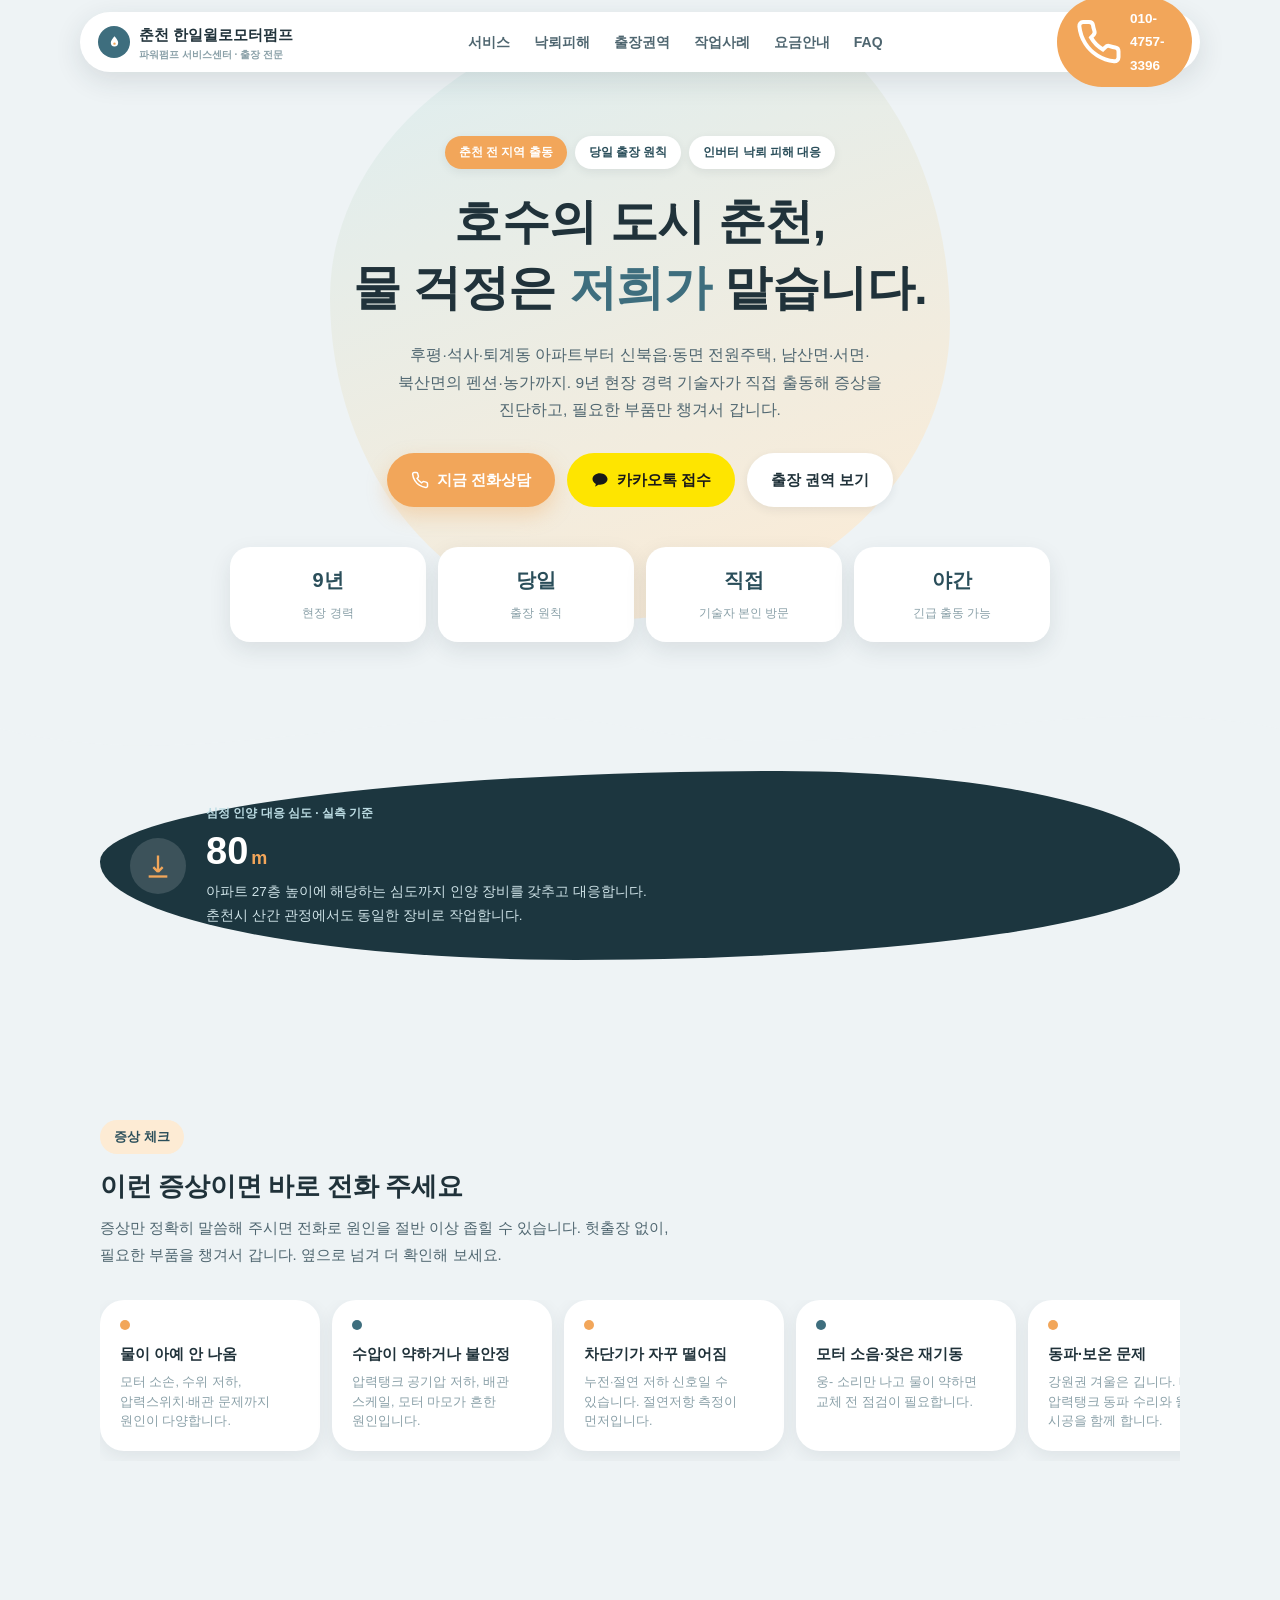
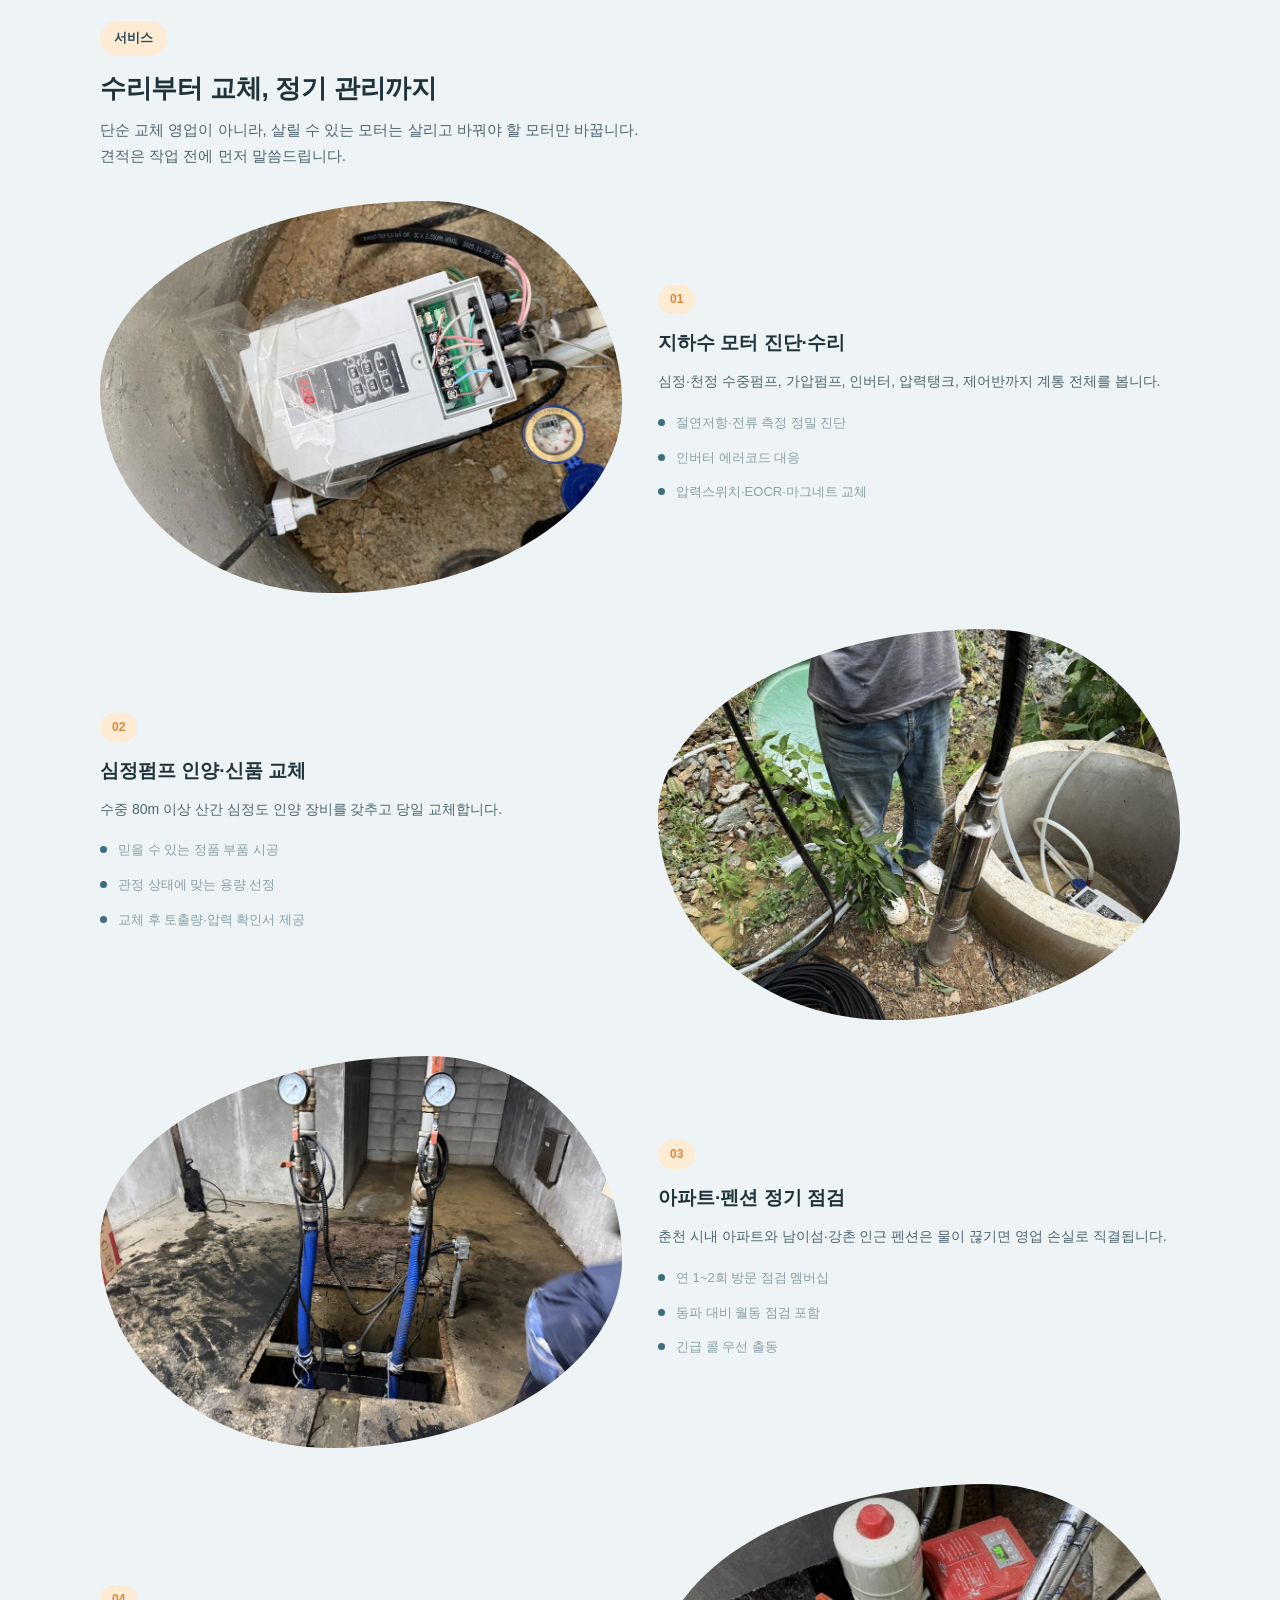
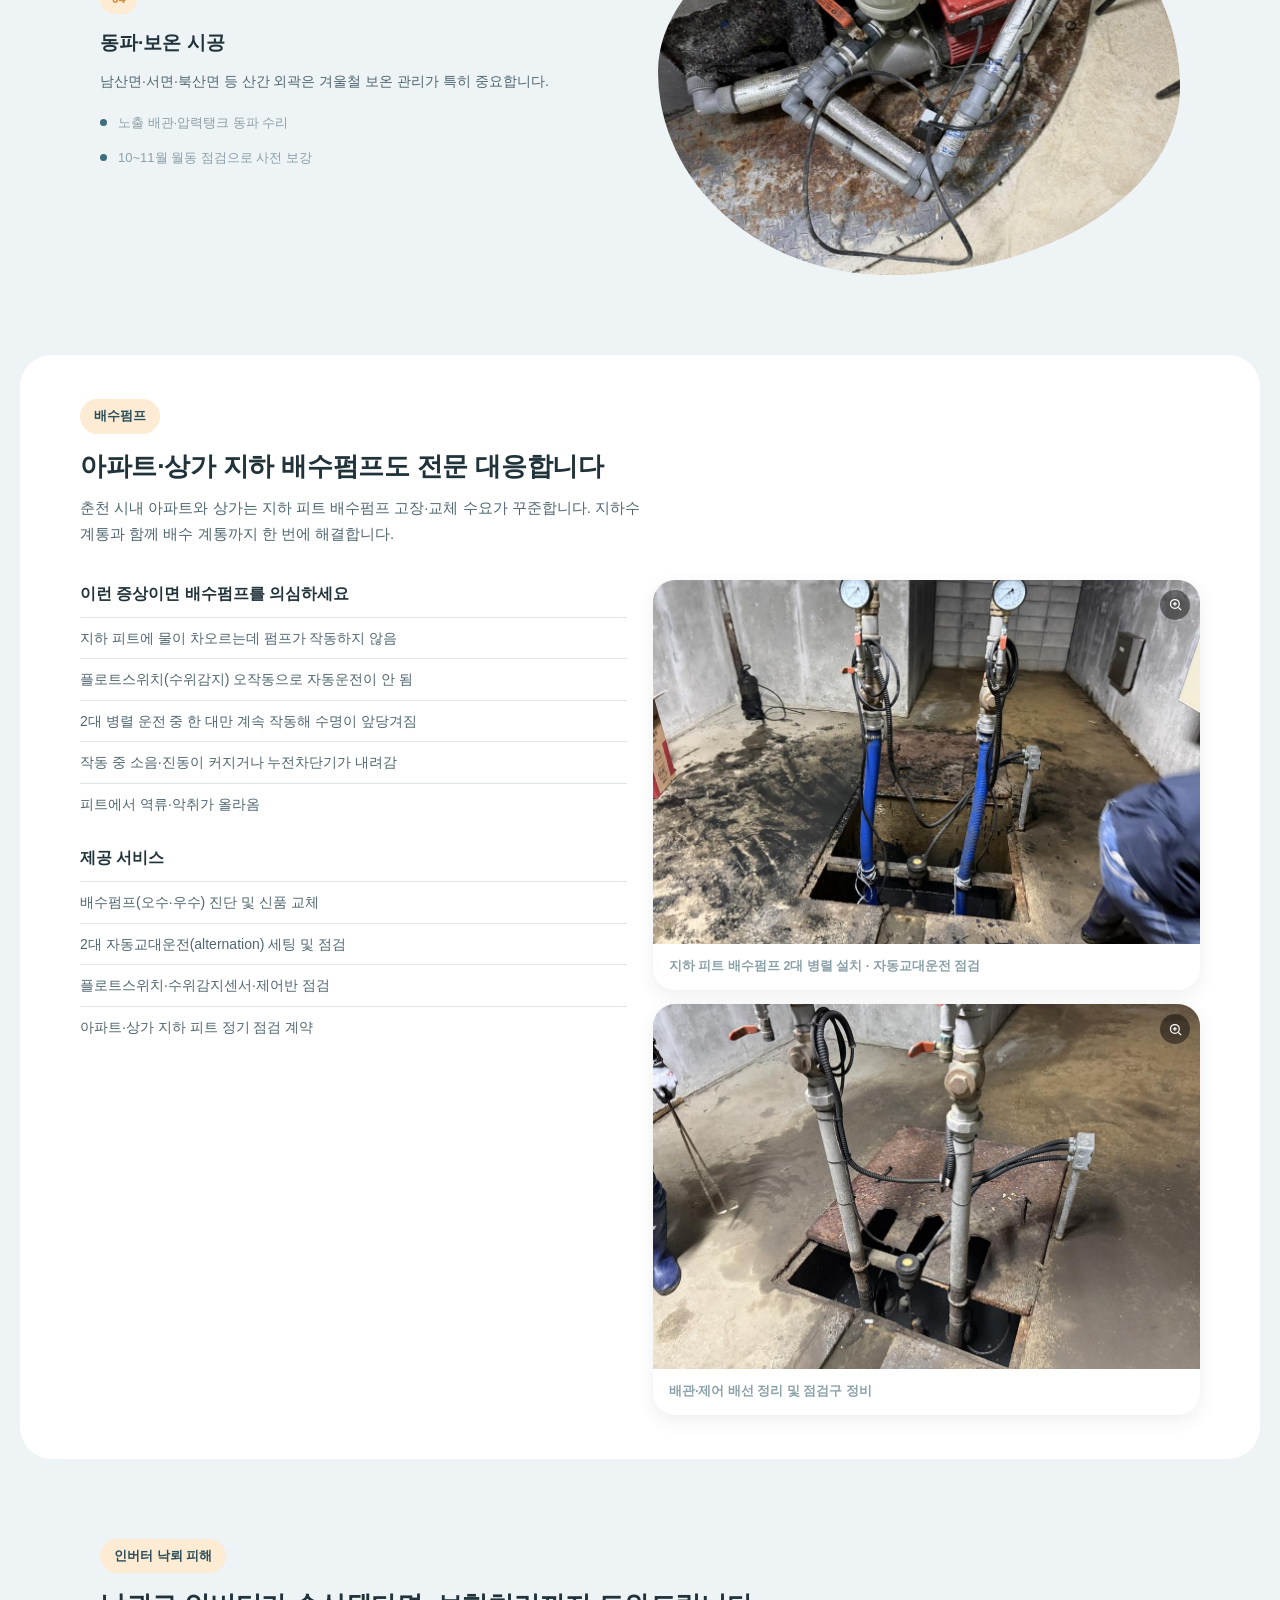
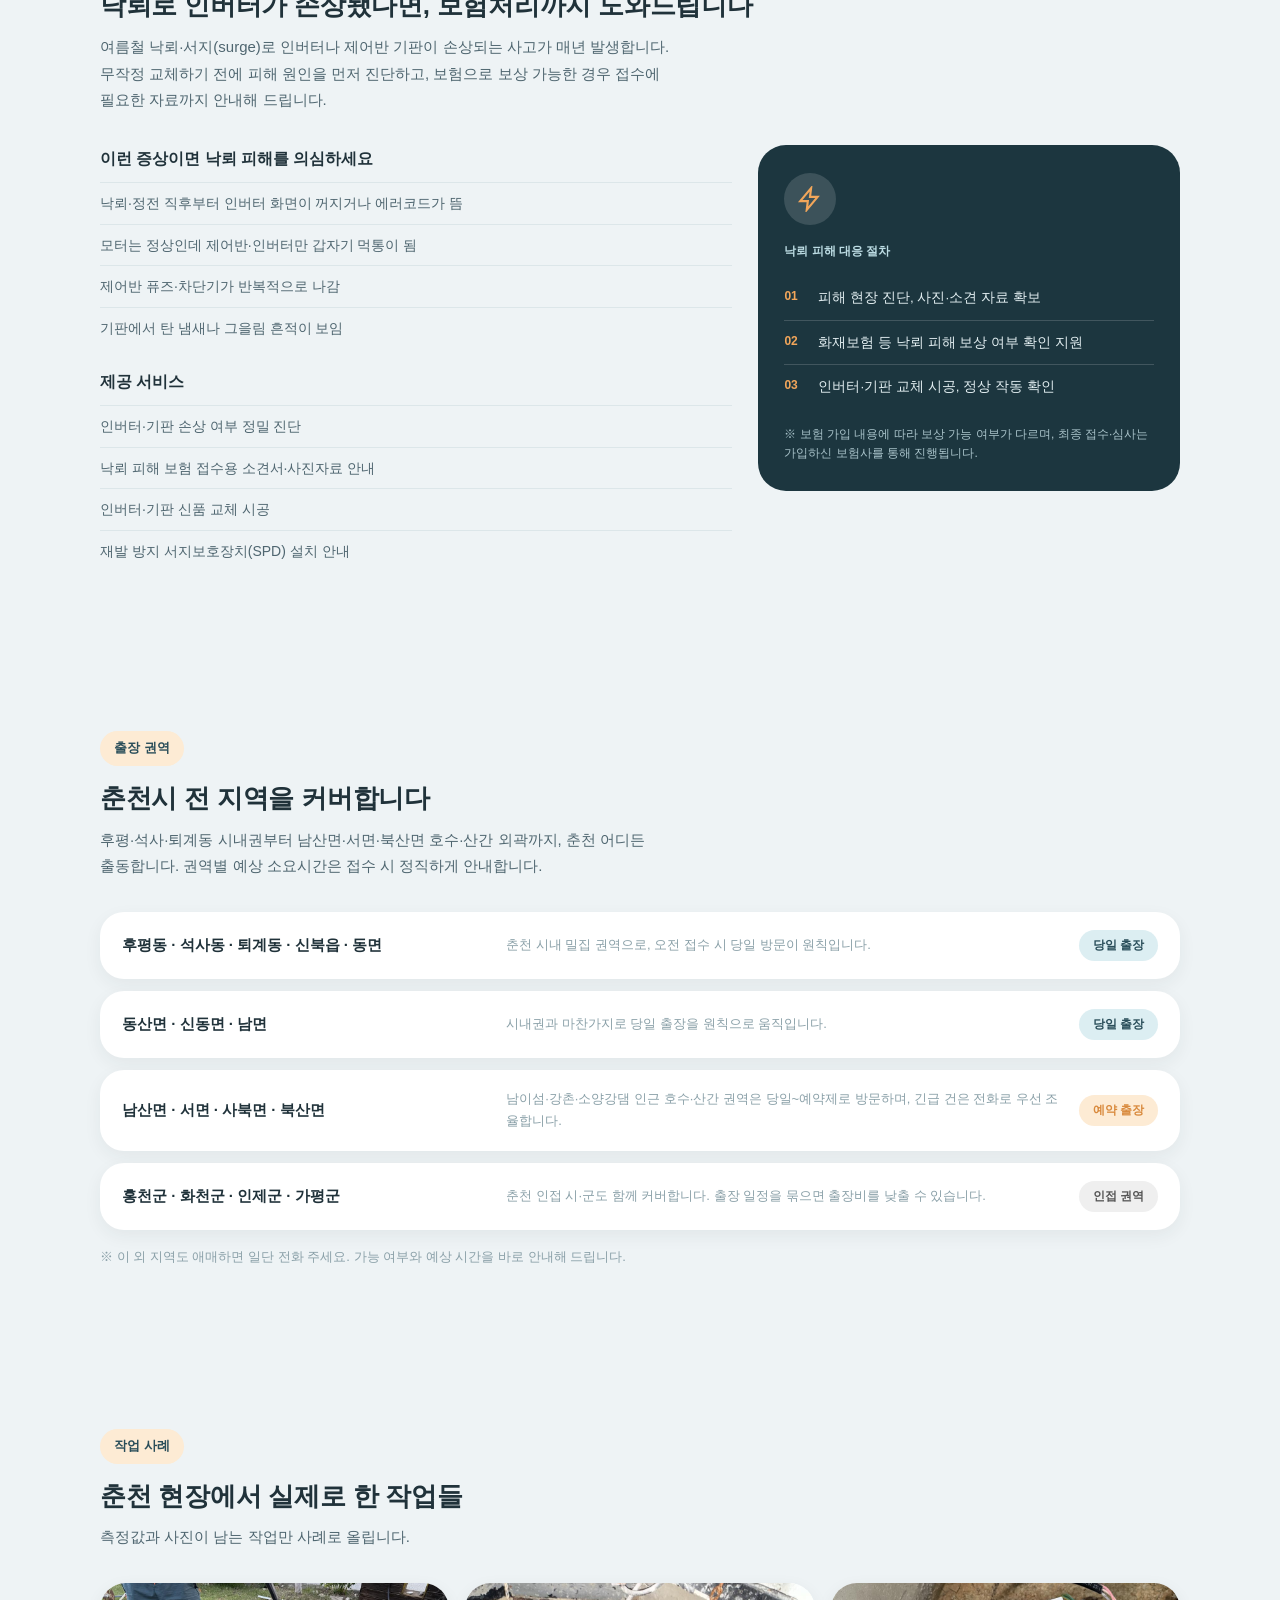
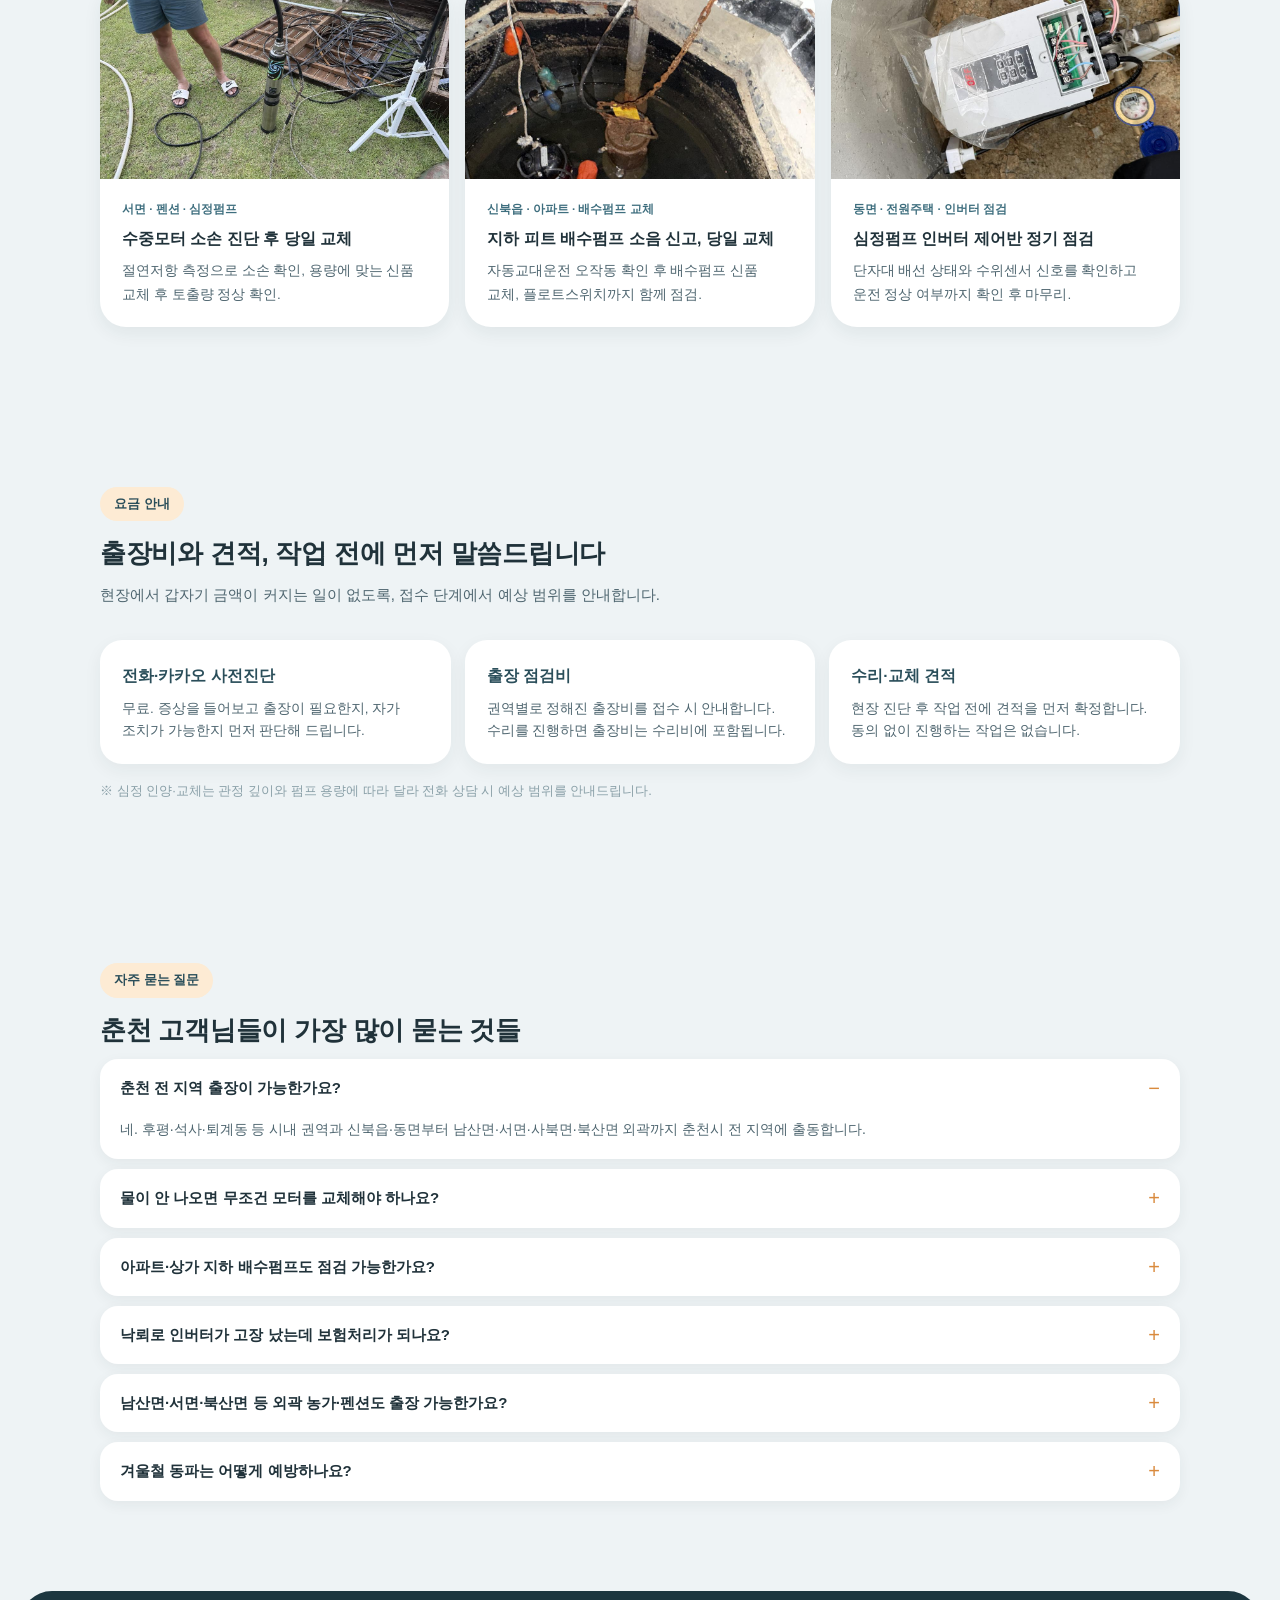
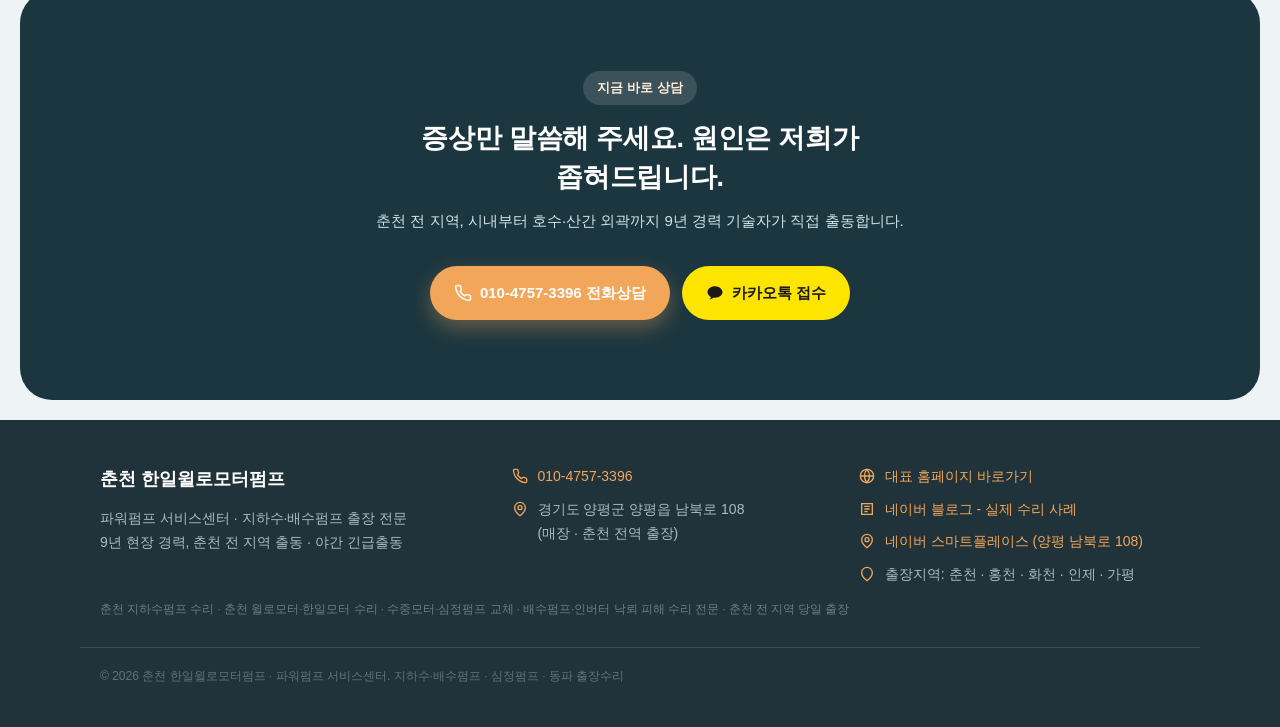
==== index.html @ 8c3b15c9 "지역 홈페이지 초기 커밋: HTML/CSS/JS, 실사진, SEO 메타·구조화데이터·sitemap" ====
<!DOCTYPE html>
<html lang="ko">
<head>
<meta charset="UTF-8">
<meta name="viewport" content="width=device-width, initial-scale=1.0">
<title>춘천 한일윌로모터펌프 | 지하수·배수펌프 출장수리 - 파워펌프 서비스센터</title>
<meta name="description" content="춘천 전 지역 지하수 모터펌프·배수펌프 출장수리. 후평·석사·퇴계동, 신북읍·동면부터 남산면·서면·북산면 외곽까지 당일 출장 원칙, 기술자 직접 방문. 9년 현장 경력, 인버터 낙뢰 피해 진단까지 대응.">
<meta name="keywords" content="춘천 펌프 수리, 춘천 지하수 모터, 신북읍 지하수펌프, 동면 관정 모터, 서면 펌프 수리, 춘천 배수펌프, 춘천 낙뢰 피해, 한일윌로모터펌프, 춘천 모터수리, 춘천 윌로모터수리, 춘천 한일모터수리, 춘천 윌로 모터 수리, 춘천 한일 모터 수리, 춘천 지하수펌프 수리, 춘천 지하수펌프수리, 춘천 수중모터 수리, 윌로모터펌프 수리, 한일모터펌프 수리">
<meta name="author" content="춘천 한일윌로모터펌프 · 파워펌프 서비스센터">
<meta name="robots" content="index, follow">
<meta name="googlebot" content="index, follow">
<link rel="canonical" href="https://chuncheon-pump.netlify.app/">
<meta property="og:site_name" content="춘천 한일윌로모터펌프">
<meta property="og:type" content="website">
<meta property="og:title" content="춘천 한일윌로모터펌프 | 지하수·배수펌프 출장수리">
<meta property="og:description" content="춘천 전 지역 당일 출장. 신북읍·동면부터 남산면·서면·북산면 외곽까지 기술자가 직접 방문합니다.">
<meta property="og:url" content="https://chuncheon-pump.netlify.app/">
<meta property="og:image" content="https://chuncheon-pump.netlify.app/images/og-image.svg">
<meta property="og:image:width" content="1200">
<meta property="og:image:height" content="630">
<meta property="og:locale" content="ko_KR">
<meta name="twitter:card" content="summary_large_image">
<meta name="twitter:title" content="춘천 한일윌로모터펌프 | 지하수·배수펌프 출장수리">
<meta name="twitter:description" content="춘천 전 지역 당일 출장. 신북읍·동면부터 남산면·서면·북산면 외곽까지 기술자가 직접 방문합니다.">
<meta name="twitter:image" content="https://chuncheon-pump.netlify.app/images/og-image.svg">
<!-- Google Search Console verification -->
<meta name="google-site-verification" content="MBhKqQZ0N5h2FQh3b8rsfPZbSnl2v48tQKKNNNFM_To" />
<!-- Naver Search Advisor verification -->
<meta name="naver-site-verification" content="e9ad8b4cd234c443c5f92670624423320f7afd1d" />
<link rel="preconnect" href="https://fonts.googleapis.com">
<link rel="preconnect" href="https://fonts.gstatic.com" crossorigin>
<link rel="stylesheet" as="style" crossorigin href="https://cdn.jsdelivr.net/gh/orioncactus/pretendard@v1.3.9/dist/web/variable/pretendardvariable-dynamic-subset.min.css">
<link rel="stylesheet" href="style.css">
<script type="application/ld+json">
{
  "@context": "https://schema.org",
  "@type": "LocalBusiness",
  "name": "춘천 한일윌로모터펌프 (파워펌프 서비스센터)",
  "description": "춘천시 전 지역 지하수 모터펌프·배수펌프 출장수리 전문. 심정펌프 인양·교체, 배수펌프 교체, 인버터 낙뢰 피해 진단 및 보험 접수 지원, 압력탱크, 동파 수리, 정기 점검.",
  "telephone": "+82-10-4757-3396",
  "url": "https://chuncheon-pump.netlify.app/",
  "address": {
    "@type": "PostalAddress",
    "streetAddress": "양평읍 남북로 108",
    "addressLocality": "양평군",
    "addressRegion": "경기도",
    "addressCountry": "KR"
  },
  "areaServed": ["춘천시", "신북읍", "동면", "동산면", "신동면", "남면", "남산면", "서면", "사북면", "북산면", "홍천군", "화천군", "인제군", "가평군"],
  "openingHours": "Mo-Su 08:00-20:00",
  "priceRange": "₩₩"
}
</script>
<script type="application/ld+json">
{
  "@context": "https://schema.org",
  "@type": "FAQPage",
  "mainEntity": [
    {
      "@type": "Question",
      "name": "춘천 전 지역 출장이 가능한가요?",
      "acceptedAnswer": { "@type": "Answer", "text": "네. 후평·석사·퇴계동 등 시내 권역과 신북읍·동면부터 남산면·서면·사북면·북산면 외곽까지 춘천시 전 지역에 출동합니다." }
    },
    {
      "@type": "Question",
      "name": "물이 안 나오면 무조건 모터를 교체해야 하나요?",
      "acceptedAnswer": { "@type": "Answer", "text": "아닙니다. 압력스위치, 압력탱크, 배관, 전기 계통을 먼저 점검한 뒤 절연저항 측정값을 기준으로 수리 또는 교체를 안내합니다." }
    },
    {
      "@type": "Question",
      "name": "아파트·상가 지하 배수펌프도 점검 가능한가요?",
      "acceptedAnswer": { "@type": "Answer", "text": "네. 춘천 시내 아파트·상가의 지하 피트 배수펌프 교체, 자동교대운전 점검, 플로트스위치·수위감지센서 점검까지 대응합니다." }
    },
    {
      "@type": "Question",
      "name": "낙뢰로 인버터가 고장 났는데 보험처리가 되나요?",
      "acceptedAnswer": { "@type": "Answer", "text": "가입하신 보험 종류에 따라 낙뢰·서지 피해가 보상되는 경우가 있습니다. 현장 진단 후 접수에 필요한 소견서와 사진 자료를 안내해 드리며, 최종 심사는 가입 보험사를 통해 진행됩니다." }
    },
    {
      "@type": "Question",
      "name": "남산면·서면·북산면 등 외곽 농가·펜션도 출장 가능한가요?",
      "acceptedAnswer": { "@type": "Answer", "text": "네. 춘천시 외곽의 전원주택, 펜션, 농가, 공장, 비닐하우스 지하수 계통도 정기점검과 긴급출동 모두 가능합니다." }
    },
    {
      "@type": "Question",
      "name": "겨울철 동파는 어떻게 예방하나요?",
      "acceptedAnswer": { "@type": "Answer", "text": "노출 배관과 압력탱크 보온이 핵심입니다. 강원권은 한파가 길어 10~11월 월동 점검으로 취약부를 미리 보강해 드립니다." }
    }
  ]
}
</script>
</head>
<body>

<header>
  <div class="nav-pill">
    <a class="logo" href="#top" aria-label="홈으로">
      <span class="mark" aria-hidden="true">
        <svg viewBox="0 0 24 24" fill="none" aria-hidden="true">
          <path d="M12 3c3 3.6 5.2 6.6 5.2 9.3a5.2 5.2 0 0 1-10.4 0C6.8 9.6 9 6.6 12 3Z" fill="#fff"/>
          <circle cx="12" cy="13.6" r="1.7" fill="var(--peach)"/>
        </svg>
      </span>
      <span class="logo-text"><span class="logo-title">춘천 한일윌로모터펌프</span><small>파워펌프 서비스센터 · 출장 전문</small></span>
    </a>
    <ul class="nav-links">
      <li><a href="#services">서비스</a></li>
      <li><a href="#surge">낙뢰피해</a></li>
      <li><a href="#area">출장권역</a></li>
      <li><a href="#cases">작업사례</a></li>
      <li><a href="#price">요금안내</a></li>
      <li><a href="#faq">FAQ</a></li>
    </ul>
    <a class="nav-call" href="tel:01047573396">
      <svg viewBox="0 0 24 24" fill="none" stroke="currentColor" stroke-width="2" aria-hidden="true"><path d="M22 16.9v3a2 2 0 0 1-2.2 2 19.8 19.8 0 0 1-8.6-3 19.5 19.5 0 0 1-6-6 19.8 19.8 0 0 1-3-8.7A2 2 0 0 1 4.1 2h3a2 2 0 0 1 2 1.7c.1 1 .4 2 .7 2.8a2 2 0 0 1-.5 2.1L8.1 9.9a16 16 0 0 0 6 6l1.3-1.2a2 2 0 0 1 2.1-.5c.9.3 1.9.6 2.8.7a2 2 0 0 1 1.7 2Z"/></svg>
      010-4757-3396
    </a>
    <button class="menu-btn" id="menuBtn" aria-label="메뉴 열기" aria-expanded="false" aria-controls="mMenu">
      <svg viewBox="0 0 24 24" fill="none" stroke-width="2" aria-hidden="true"><path d="M4 6h16M4 12h16M4 18h16"/></svg>
    </button>
  </div>
  <div class="m-menu" id="mMenu">
    <a href="#services">서비스</a>
    <a href="#surge">인버터 낙뢰 피해</a>
    <a href="#area">출장 권역</a>
    <a href="#cases">작업 사례</a>
    <a href="#price">요금 안내</a>
    <a href="#faq">자주 묻는 질문</a>
    <a href="tel:01047573396">📞 010-4757-3396 전화상담</a>
  </div>
</header>

<main id="top">

<!-- ============ HERO (웨이브 + 블롭) ============ -->
<div class="hero">
  <div class="blob-bg" aria-hidden="true"></div>
  <div class="hero-in">
    <div class="badge-row">
      <span class="badge hot">춘천 전 지역 출동</span>
      <span class="badge">당일 출장 원칙</span>
      <span class="badge">인버터 낙뢰 피해 대응</span>
    </div>
    <h1>호수의 도시 춘천,<br>물 걱정은 <span>저희가</span> 맡습니다.</h1>
    <p class="hero-sub">후평·석사·퇴계동 아파트부터 신북읍·동면 전원주택, 남산면·서면·북산면의 펜션·농가까지. 9년 현장 경력 기술자가 직접 출동해 증상을 진단하고, 필요한 부품만 챙겨서 갑니다.</p>
    <div class="cta-row">
      <a class="btn btn-call" href="tel:01047573396">
        <svg viewBox="0 0 24 24" fill="none" stroke="currentColor" stroke-width="2" aria-hidden="true"><path d="M22 16.9v3a2 2 0 0 1-2.2 2 19.8 19.8 0 0 1-8.6-3 19.5 19.5 0 0 1-6-6 19.8 19.8 0 0 1-3-8.7A2 2 0 0 1 4.1 2h3a2 2 0 0 1 2 1.7c.1 1 .4 2 .7 2.8a2 2 0 0 1-.5 2.1L8.1 9.9a16 16 0 0 0 6 6l1.3-1.2a2 2 0 0 1 2.1-.5c.9.3 1.9.6 2.8.7a2 2 0 0 1 1.7 2Z"/></svg>
        지금 전화상담
      </a>
      <a class="btn btn-kakao" href="https://pf.kakao.com/_FxaExan" target="_blank" rel="noopener">
        <svg viewBox="0 0 24 24" fill="currentColor" aria-hidden="true"><path d="M12 3C6.5 3 2 6.5 2 10.8c0 2.7 1.8 5.1 4.5 6.5-.2.7-.7 2.6-.8 3-.1.5.2.5.4.4.2-.1 2.6-1.8 3.7-2.5.7.1 1.4.2 2.2.2 5.5 0 10-3.5 10-7.6S17.5 3 12 3Z"/></svg>
        카카오톡 접수
      </a>
      <a class="btn btn-outline" href="#area">출장 권역 보기</a>
    </div>

    <div class="float-stats">
      <div><strong>9년</strong><span>현장 경력</span></div>
      <div><strong>당일</strong><span>출장 원칙</span></div>
      <div><strong>직접</strong><span>기술자 본인 방문</span></div>
      <div><strong>야간</strong><span>긴급 출동 가능</span></div>
    </div>
  </div>

  <svg class="wave-divider" viewBox="0 0 1200 80" preserveAspectRatio="none" aria-hidden="true">
    <path d="M0 40 C 200 90, 400 0, 600 40 C 800 80, 1000 0, 1200 40 L1200 80 L0 80 Z" fill="#EEF3F5"/>
  </svg>
</div>

<!-- ============ 심도 배지 (표준 요소) ============ -->
<section style="padding-top:0">
  <div class="wrap">
    <div class="depth-badge">
      <div class="db-icon">
        <svg viewBox="0 0 24 24" fill="none" stroke="currentColor" stroke-width="2" aria-hidden="true"><path d="M12 3v14M12 17l-4-4M12 17l4-4"/><path d="M4 21h16"/></svg>
      </div>
      <div class="db-body">
        <span class="db-eyebrow">심정 인양 대응 심도 · 실측 기준</span>
        <div class="db-value"><span>80</span><span class="unit">m</span></div>
        <p class="db-compare">아파트 27층 높이에 해당하는 심도까지 인양 장비를 갖추고 대응합니다. 춘천시 산간 관정에서도 동일한 장비로 작업합니다.</p>
      </div>
    </div>
  </div>
</section>

<!-- ============ 증상 (조약돌 가로 스크롤) ============ -->
<section id="symptoms">
  <div class="wrap">
    <span class="kicker">증상 체크</span>
    <h2>이런 증상이면 바로 전화 주세요</h2>
    <p class="sec-lead">증상만 정확히 말씀해 주시면 전화로 원인을 절반 이상 좁힐 수 있습니다. 헛출장 없이, 필요한 부품을 챙겨서 갑니다. 옆으로 넘겨 더 확인해 보세요.</p>
    <div class="pebble-row">
      <div class="pebble"><div class="p-dot"></div><h3>물이 아예 안 나옴</h3><p>모터 소손, 수위 저하, 압력스위치·배관 문제까지 원인이 다양합니다.</p></div>
      <div class="pebble cool"><div class="p-dot"></div><h3>수압이 약하거나 불안정</h3><p>압력탱크 공기압 저하, 배관 스케일, 모터 마모가 흔한 원인입니다.</p></div>
      <div class="pebble"><div class="p-dot"></div><h3>차단기가 자꾸 떨어짐</h3><p>누전·절연 저하 신호일 수 있습니다. 절연저항 측정이 먼저입니다.</p></div>
      <div class="pebble cool"><div class="p-dot"></div><h3>모터 소음·잦은 재기동</h3><p>웅- 소리만 나고 물이 약하면 교체 전 점검이 필요합니다.</p></div>
      <div class="pebble"><div class="p-dot"></div><h3>동파·보온 문제</h3><p>강원권 겨울은 깁니다. 배관·압력탱크 동파 수리와 월동 시공을 함께 합니다.</p></div>
    </div>
  </div>
</section>

<!-- ============ 서비스 (지그재그) ============ -->
<section id="services">
  <div class="wrap">
    <span class="kicker">서비스</span>
    <h2>수리부터 교체, 정기 관리까지</h2>
    <p class="sec-lead">단순 교체 영업이 아니라, 살릴 수 있는 모터는 살리고 바꿔야 할 모터만 바꿉니다. 견적은 작업 전에 먼저 말씀드립니다.</p>
    <div class="zigzag">
      <div class="zig-item">
        <figure class="zig-media">
          <img src="images/media/svc-1.jpg" alt="인버터 제어반 진단·수리 현장" loading="lazy" data-lightbox onerror="this.closest('.zig-media').classList.add('no-img')">
        </figure>
        <div class="zig-body">
          <span class="z-num">01</span>
          <h3>지하수 모터 진단·수리</h3>
          <p>심정·천정 수중펌프, 가압펌프, 인버터, 압력탱크, 제어반까지 계통 전체를 봅니다.</p>
          <ul>
            <li>절연저항·전류 측정 정밀 진단</li>
            <li>인버터 에러코드 대응</li>
            <li>압력스위치·EOCR·마그네트 교체</li>
          </ul>
        </div>
      </div>
      <div class="zig-item">
        <figure class="zig-media">
          <img src="images/media/svc-2.jpg" alt="심정펌프 수중모터 마당 인양 현장" loading="lazy" data-lightbox onerror="this.closest('.zig-media').classList.add('no-img')">
        </figure>
        <div class="zig-body">
          <span class="z-num">02</span>
          <h3>심정펌프 인양·신품 교체</h3>
          <p>수중 80m 이상 산간 심정도 인양 장비를 갖추고 당일 교체합니다.</p>
          <ul>
            <li>믿을 수 있는 정품 부품 시공</li>
            <li>관정 상태에 맞는 용량 선정</li>
            <li>교체 후 토출량·압력 확인서 제공</li>
          </ul>
        </div>
      </div>
      <div class="zig-item">
        <figure class="zig-media">
          <img src="images/media/svc-3.jpg" alt="압력계·배관 정기 점검 현장" loading="lazy" data-lightbox onerror="this.closest('.zig-media').classList.add('no-img')">
        </figure>
        <div class="zig-body">
          <span class="z-num">03</span>
          <h3>아파트·펜션 정기 점검</h3>
          <p>춘천 시내 아파트와 남이섬·강촌 인근 펜션은 물이 끊기면 영업 손실로 직결됩니다.</p>
          <ul>
            <li>연 1~2회 방문 점검 멤버십</li>
            <li>동파 대비 월동 점검 포함</li>
            <li>긴급 콜 우선 출동</li>
          </ul>
        </div>
      </div>
      <div class="zig-item">
        <figure class="zig-media">
          <img src="images/media/svc-4.jpg" alt="배관 보온재 시공 및 동파 방지 작업 현장" loading="lazy" data-lightbox onerror="this.closest('.zig-media').classList.add('no-img')">
        </figure>
        <div class="zig-body">
          <span class="z-num">04</span>
          <h3>동파·보온 시공</h3>
          <p>남산면·서면·북산면 등 산간 외곽은 겨울철 보온 관리가 특히 중요합니다.</p>
          <ul>
            <li>노출 배관·압력탱크 동파 수리</li>
            <li>10~11월 월동 점검으로 사전 보강</li>
          </ul>
        </div>
      </div>
    </div>
  </div>
</section>

<!-- ============ 배수펌프 (표준 재사용 섹션) ============ -->
<section id="drain">
  <div class="wrap">
    <span class="kicker">배수펌프</span>
    <h2>아파트·상가 지하 배수펌프도 전문 대응합니다</h2>
    <p class="sec-lead">춘천 시내 아파트와 상가는 지하 피트 배수펌프 고장·교체 수요가 꾸준합니다. 지하수 계통과 함께 배수 계통까지 한 번에 해결합니다.</p>
    <div class="drain-grid">
      <div>
        <h3>이런 증상이면 배수펌프를 의심하세요</h3>
        <ul>
          <li>지하 피트에 물이 차오르는데 펌프가 작동하지 않음</li>
          <li>플로트스위치(수위감지) 오작동으로 자동운전이 안 됨</li>
          <li>2대 병렬 운전 중 한 대만 계속 작동해 수명이 앞당겨짐</li>
          <li>작동 중 소음·진동이 커지거나 누전차단기가 내려감</li>
          <li>피트에서 역류·악취가 올라옴</li>
        </ul>
        <h3>제공 서비스</h3>
        <ul>
          <li>배수펌프(오수·우수) 진단 및 신품 교체</li>
          <li>2대 자동교대운전(alternation) 세팅 및 점검</li>
          <li>플로트스위치·수위감지센서·제어반 점검</li>
          <li>아파트·상가 지하 피트 정기 점검 계약</li>
        </ul>
      </div>
      <div class="drain-photos">
        <figure class="drain-photo">
          <img src="images/media/case-drain-pump-pit.jpg" alt="아파트 지하 피트 배수펌프 작업 현장" loading="lazy" onerror="this.outerHTML='&lt;div class=&quot;ph-fallback&quot;&gt;현장 사진 준비 중&lt;/div&gt;'" data-lightbox>
          <span class="zoom-hint" aria-hidden="true"><svg viewBox="0 0 24 24" fill="none" stroke="currentColor" stroke-width="2"><circle cx="11" cy="11" r="7"/><path d="M21 21l-4.3-4.3M11 8v6M8 11h6"/></svg></span>
          <figcaption>지하 피트 배수펌프 2대 병렬 설치 · 자동교대운전 점검</figcaption>
        </figure>
        <figure class="drain-photo">
          <img src="images/media/case-drain-pump-install.jpg" alt="배수펌프 배관 및 제어 배선 정리 현장" loading="lazy" onerror="this.outerHTML='&lt;div class=&quot;ph-fallback&quot;&gt;현장 사진 준비 중&lt;/div&gt;'" data-lightbox>
          <span class="zoom-hint" aria-hidden="true"><svg viewBox="0 0 24 24" fill="none" stroke="currentColor" stroke-width="2"><circle cx="11" cy="11" r="7"/><path d="M21 21l-4.3-4.3M11 8v6M8 11h6"/></svg></span>
          <figcaption>배관·제어 배선 정리 및 점검구 정비</figcaption>
        </figure>
      </div>
    </div>
  </div>
</section>

<!-- ============ 인버터 낙뢰 피해 (표준 재사용 섹션) ============ -->
<section id="surge">
  <div class="wrap">
    <span class="kicker">인버터 낙뢰 피해</span>
    <h2>낙뢰로 인버터가 손상됐다면, 보험처리까지 도와드립니다</h2>
    <p class="sec-lead">여름철 낙뢰·서지(surge)로 인버터나 제어반 기판이 손상되는 사고가 매년 발생합니다. 무작정 교체하기 전에 피해 원인을 먼저 진단하고, 보험으로 보상 가능한 경우 접수에 필요한 자료까지 안내해 드립니다.</p>
    <div class="surge-grid">
      <div>
        <h3>이런 증상이면 낙뢰 피해를 의심하세요</h3>
        <ul>
          <li>낙뢰·정전 직후부터 인버터 화면이 꺼지거나 에러코드가 뜸</li>
          <li>모터는 정상인데 제어반·인버터만 갑자기 먹통이 됨</li>
          <li>제어반 퓨즈·차단기가 반복적으로 나감</li>
          <li>기판에서 탄 냄새나 그을림 흔적이 보임</li>
        </ul>
        <h3>제공 서비스</h3>
        <ul>
          <li>인버터·기판 손상 여부 정밀 진단</li>
          <li>낙뢰 피해 보험 접수용 소견서·사진자료 안내</li>
          <li>인버터·기판 신품 교체 시공</li>
          <li>재발 방지 서지보호장치(SPD) 설치 안내</li>
        </ul>
      </div>
      <div class="surge-highlight">
        <div class="sh-icon">
          <svg viewBox="0 0 24 24" fill="none" stroke="currentColor" stroke-width="2" aria-hidden="true"><path d="M13 2 3 14h7l-1 8 10-12h-7l1-8Z"/></svg>
        </div>
        <span class="sh-eyebrow">낙뢰 피해 대응 절차</span>
        <ol class="sh-steps">
          <li><span class="sh-num">01</span>피해 현장 진단, 사진·소견 자료 확보</li>
          <li><span class="sh-num">02</span>화재보험 등 낙뢰 피해 보상 여부 확인 지원</li>
          <li><span class="sh-num">03</span>인버터·기판 교체 시공, 정상 작동 확인</li>
        </ol>
        <p class="sh-note">※ 보험 가입 내용에 따라 보상 가능 여부가 다르며, 최종 접수·심사는 가입하신 보험사를 통해 진행됩니다.</p>
      </div>
    </div>
  </div>
</section>

<!-- ============ 출장 권역 (춘천 자체 권역 우선) ============ -->
<section id="area">
  <div class="wrap">
    <span class="kicker">출장 권역</span>
    <h2>춘천시 전 지역을 커버합니다</h2>
    <p class="sec-lead">후평·석사·퇴계동 시내권부터 남산면·서면·북산면 호수·산간 외곽까지, 춘천 어디든 출동합니다. 권역별 예상 소요시간은 접수 시 정직하게 안내합니다.</p>
    <div class="area-list">
      <div class="area-pill">
        <span class="towns">후평동 · 석사동 · 퇴계동 · 신북읍 · 동면</span>
        <span class="desc">춘천 시내 밀집 권역으로, 오전 접수 시 당일 방문이 원칙입니다.</span>
        <span class="tag day">당일 출장</span>
      </div>
      <div class="area-pill">
        <span class="towns">동산면 · 신동면 · 남면</span>
        <span class="desc">시내권과 마찬가지로 당일 출장을 원칙으로 움직입니다.</span>
        <span class="tag day">당일 출장</span>
      </div>
      <div class="area-pill">
        <span class="towns">남산면 · 서면 · 사북면 · 북산면</span>
        <span class="desc">남이섬·강촌·소양강댐 인근 호수·산간 권역은 당일~예약제로 방문하며, 긴급 건은 전화로 우선 조율합니다.</span>
        <span class="tag rsv">예약 출장</span>
      </div>
      <div class="area-pill">
        <span class="towns">홍천군 · 화천군 · 인제군 · 가평군</span>
        <span class="desc">춘천 인접 시·군도 함께 커버합니다. 출장 일정을 묶으면 출장비를 낮출 수 있습니다.</span>
        <span class="tag far">인접 권역</span>
      </div>
    </div>
    <p class="area-note">※ 이 외 지역도 애매하면 일단 전화 주세요. 가능 여부와 예상 시간을 바로 안내해 드립니다.</p>
  </div>
</section>

<!-- ============ 작업 사례 ============ -->
<section id="cases">
  <div class="wrap">
    <span class="kicker">작업 사례</span>
    <h2>춘천 현장에서 실제로 한 작업들</h2>
    <p class="sec-lead">측정값과 사진이 남는 작업만 사례로 올립니다.</p>
    <div class="case-grid">
      <article class="case">
        <div class="photo"><img src="images/media/case-1.jpg" alt="춘천 수중모터 마당 인양 작업 현장" loading="lazy" onerror="this.outerHTML='&lt;div class=&quot;ph-fallback&quot;&gt;현장 사진 준비 중&lt;/div&gt;'" data-lightbox></div>
        <div class="body">
          <div class="meta">서면 · 펜션 · 심정펌프</div>
          <h3>수중모터 소손 진단 후 당일 교체</h3>
          <p>절연저항 측정으로 소손 확인, 용량에 맞는 신품 교체 후 토출량 정상 확인.</p>
        </div>
      </article>
      <article class="case">
        <div class="photo"><img src="images/media/case-2.jpg" alt="배수펌프 피트 작업 현장" loading="lazy" onerror="this.outerHTML='&lt;div class=&quot;ph-fallback&quot;&gt;현장 사진 준비 중&lt;/div&gt;'" data-lightbox></div>
        <div class="body">
          <div class="meta">신북읍 · 아파트 · 배수펌프 교체</div>
          <h3>지하 피트 배수펌프 소음 신고, 당일 교체</h3>
          <p>자동교대운전 오작동 확인 후 배수펌프 신품 교체, 플로트스위치까지 함께 점검.</p>
        </div>
      </article>
      <article class="case">
        <div class="photo"><img src="images/media/case-3.jpg" alt="심정펌프 인버터 제어반 점검 현장" loading="lazy" data-lightbox onerror="this.outerHTML='&lt;div class=&quot;ph-fallback&quot;&gt;현장 사진 준비 중&lt;/div&gt;'"></div>
        <div class="body">
          <div class="meta">동면 · 전원주택 · 인버터 점검</div>
          <h3>심정펌프 인버터 제어반 정기 점검</h3>
          <p>단자대 배선 상태와 수위센서 신호를 확인하고 운전 정상 여부까지 확인 후 마무리.</p>
        </div>
      </article>
    </div>
  </div>
</section>

<!-- ============ 요금 ============ -->
<section id="price">
  <div class="wrap">
    <span class="kicker">요금 안내</span>
    <h2>출장비와 견적, 작업 전에 먼저 말씀드립니다</h2>
    <p class="sec-lead">현장에서 갑자기 금액이 커지는 일이 없도록, 접수 단계에서 예상 범위를 안내합니다.</p>
    <div class="price-grid">
      <div class="price-card">
        <h3>전화·카카오 사전진단</h3>
        <p>무료. 증상을 들어보고 출장이 필요한지, 자가 조치가 가능한지 먼저 판단해 드립니다.</p>
      </div>
      <div class="price-card">
        <h3>출장 점검비</h3>
        <p>권역별로 정해진 출장비를 접수 시 안내합니다. 수리를 진행하면 출장비는 수리비에 포함됩니다.</p>
      </div>
      <div class="price-card">
        <h3>수리·교체 견적</h3>
        <p>현장 진단 후 작업 전에 견적을 먼저 확정합니다. 동의 없이 진행하는 작업은 없습니다.</p>
      </div>
    </div>
    <p class="price-note">※ 심정 인양·교체는 관정 깊이와 펌프 용량에 따라 달라 전화 상담 시 예상 범위를 안내드립니다.</p>
  </div>
</section>

<!-- ============ FAQ ============ -->
<section class="faq" id="faq">
  <div class="wrap">
    <span class="kicker">자주 묻는 질문</span>
    <h2>춘천 고객님들이 가장 많이 묻는 것들</h2>
    <details open>
      <summary>춘천 전 지역 출장이 가능한가요?</summary>
      <div class="a">네. 후평·석사·퇴계동 등 시내 권역과 신북읍·동면부터 남산면·서면·사북면·북산면 외곽까지 춘천시 전 지역에 출동합니다.</div>
    </details>
    <details>
      <summary>물이 안 나오면 무조건 모터를 교체해야 하나요?</summary>
      <div class="a">아닙니다. 압력스위치, 압력탱크, 배관, 전기 계통을 먼저 점검한 뒤 절연저항 측정값을 기준으로 수리 또는 교체를 안내합니다.</div>
    </details>
    <details>
      <summary>아파트·상가 지하 배수펌프도 점검 가능한가요?</summary>
      <div class="a">네. 춘천 시내 아파트·상가의 지하 피트 배수펌프 교체, 자동교대운전 점검, 플로트스위치·수위감지센서 점검까지 대응합니다.</div>
    </details>
    <details>
      <summary>낙뢰로 인버터가 고장 났는데 보험처리가 되나요?</summary>
      <div class="a">가입하신 보험 종류에 따라 낙뢰·서지 피해가 보상되는 경우가 있습니다. 현장 진단 후 접수에 필요한 소견서와 사진 자료를 안내해 드리며, 최종 심사는 가입 보험사를 통해 진행됩니다.</div>
    </details>
    <details>
      <summary>남산면·서면·북산면 등 외곽 농가·펜션도 출장 가능한가요?</summary>
      <div class="a">네. 춘천시 외곽의 전원주택, 펜션, 농가, 공장, 비닐하우스 지하수 계통도 정기점검과 긴급출동 모두 가능합니다.</div>
    </details>
    <details>
      <summary>겨울철 동파는 어떻게 예방하나요?</summary>
      <div class="a">노출 배관과 압력탱크 보온이 핵심입니다. 강원권은 한파가 길어 10~11월 월동 점검으로 취약부를 미리 보강해 드립니다.</div>
    </details>
  </div>
</section>

<!-- ============ CTA ============ -->
<section class="cta">
  <div class="wrap">
    <span class="kicker">지금 바로 상담</span>
    <h2>증상만 말씀해 주세요. 원인은 저희가 좁혀드립니다.</h2>
    <p class="sec-lead">춘천 전 지역, 시내부터 호수·산간 외곽까지 9년 경력 기술자가 직접 출동합니다.</p>
    <div class="cta-row">
      <a class="btn btn-call" href="tel:01047573396">
        <svg viewBox="0 0 24 24" fill="none" stroke="currentColor" stroke-width="2" aria-hidden="true"><path d="M22 16.9v3a2 2 0 0 1-2.2 2 19.8 19.8 0 0 1-8.6-3 19.5 19.5 0 0 1-6-6 19.8 19.8 0 0 1-3-8.7A2 2 0 0 1 4.1 2h3a2 2 0 0 1 2 1.7c.1 1 .4 2 .7 2.8a2 2 0 0 1-.5 2.1L8.1 9.9a16 16 0 0 0 6 6l1.3-1.2a2 2 0 0 1 2.1-.5c.9.3 1.9.6 2.8.7a2 2 0 0 1 1.7 2Z"/></svg>
        010-4757-3396 전화상담
      </a>
      <a class="btn btn-kakao" href="https://pf.kakao.com/_FxaExan" target="_blank" rel="noopener">
        <svg viewBox="0 0 24 24" fill="currentColor" aria-hidden="true"><path d="M12 3C6.5 3 2 6.5 2 10.8c0 2.7 1.8 5.1 4.5 6.5-.2.7-.7 2.6-.8 3-.1.5.2.5.4.4.2-.1 2.6-1.8 3.7-2.5.7.1 1.4.2 2.2.2 5.5 0 10-3.5 10-7.6S17.5 3 12 3Z"/></svg>
        카카오톡 접수
      </a>
    </div>
  </div>
</section>

</main>

<!-- ============ FOOTER ============ -->
<footer>
  <div class="wrap foot-grid">
    <div>
      <div class="foot-name">춘천 한일윌로모터펌프</div>
      <p>파워펌프 서비스센터 · 지하수·배수펌프 출장 전문<br>9년 현장 경력, 춘천 전 지역 출동 · 야간 긴급출동</p>
    </div>
    <div>
      <div class="foot-item"><svg viewBox="0 0 24 24" fill="none" stroke-width="2"><path d="M22 16.9v3a2 2 0 0 1-2.2 2 19.8 19.8 0 0 1-8.6-3 19.5 19.5 0 0 1-6-6 19.8 19.8 0 0 1-3-8.7A2 2 0 0 1 4.1 2h3a2 2 0 0 1 2 1.7c.1 1 .4 2 .7 2.8a2 2 0 0 1-.5 2.1L8.1 9.9a16 16 0 0 0 6 6l1.3-1.2a2 2 0 0 1 2.1-.5c.9.3 1.9.6 2.8.7a2 2 0 0 1 1.7 2Z"/></svg><a href="tel:01047573396">010-4757-3396</a></div>
      <div class="foot-item"><svg viewBox="0 0 24 24" fill="none" stroke-width="2"><path d="M20 10c0 6-8 12-8 12S4 16 4 10a8 8 0 0 1 16 0Z"/><circle cx="12" cy="10" r="3"/></svg><span>경기도 양평군 양평읍 남북로 108<br>(매장 · 춘천 전역 출장)</span></div>
    </div>
    <div>
      <div class="foot-item"><svg viewBox="0 0 24 24" fill="none" stroke-width="2"><circle cx="12" cy="12" r="10"/><path d="M2 12h20M12 2a15 15 0 0 1 0 20 15 15 0 0 1 0-20Z"/></svg><a href="https://ypmotor-95.netlify.app" target="_blank" rel="noopener">대표 홈페이지 바로가기</a></div>
      <div class="foot-item"><svg viewBox="0 0 24 24" fill="none" stroke-width="2"><path d="M4 4h16v16H4z"/><path d="M8 8h8M8 12h8M8 16h5"/></svg><a href="https://blog.naver.com/sunwoo774" target="_blank" rel="noopener">네이버 블로그 - 실제 수리 사례</a></div>
      <div class="foot-item"><svg viewBox="0 0 24 24" fill="none" stroke-width="2"><path d="M20 10c0 6-8 12-8 12S4 16 4 10a8 8 0 0 1 16 0Z"/><circle cx="12" cy="10" r="3"/></svg><a href="https://map.naver.com/p/search/%ED%95%9C%EC%9D%BC%EC%9C%8C%EB%A1%9C%EB%AA%A8%ED%84%B0%ED%8E%8C%ED%94%84%20%EC%96%91%ED%8F%89%20%EB%82%A8%EB%B6%81%EB%A1%9C%20108" target="_blank" rel="noopener">네이버 스마트플레이스 (양평 남북로 108)</a></div>
      <div class="foot-item"><svg viewBox="0 0 24 24" fill="none" stroke-width="2"><path d="M20 10c0 6-8 12-8 12S4 16 4 10a8 8 0 0 1 16 0Z"/></svg><span>출장지역: 춘천 · 홍천 · 화천 · 인제 · 가평</span></div>
    </div>
  </div>
  <div class="wrap" style="max-width:1120px;margin:6px auto 0;padding:0 20px;font-size:11.5px;opacity:.55;line-height:1.6">춘천 지하수펌프 수리 · 춘천 윌로모터·한일모터 수리 · 수중모터·심정펌프 교체 · 배수펌프·인버터 낙뢰 피해 수리 전문 · 춘천 전 지역 당일 출장</div>
  <div class="wrap foot-copy">© 2026 춘천 한일윌로모터펌프 · 파워펌프 서비스센터. 지하수·배수펌프 · 심정펌프 · 동파 출장수리</div>
</footer>

<!-- 모바일 하단 고정 콜바 -->
<div class="call-bar">
  <a class="cb-phone" href="tel:01047573396">
    <svg viewBox="0 0 24 24" fill="none" stroke="currentColor" stroke-width="2" aria-hidden="true"><path d="M22 16.9v3a2 2 0 0 1-2.2 2 19.8 19.8 0 0 1-8.6-3 19.5 19.5 0 0 1-6-6 19.8 19.8 0 0 1-3-8.7A2 2 0 0 1 4.1 2h3a2 2 0 0 1 2 1.7c.1 1 .4 2 .7 2.8a2 2 0 0 1-.5 2.1L8.1 9.9a16 16 0 0 0 6 6l1.3-1.2a2 2 0 0 1 2.1-.5c.9.3 1.9.6 2.8.7a2 2 0 0 1 1.7 2Z"/></svg>
    긴급 전화상담
  </a>
  <a class="cb-kakao" href="https://pf.kakao.com/_FxaExan" target="_blank" rel="noopener">
    <svg viewBox="0 0 24 24" fill="currentColor" aria-hidden="true"><path d="M12 3C6.5 3 2 6.5 2 10.8c0 2.7 1.8 5.1 4.5 6.5-.2.7-.7 2.6-.8 3-.1.5.2.5.4.4.2-.1 2.6-1.8 3.7-2.5.7.1 1.4.2 2.2.2 5.5 0 10-3.5 10-7.6S17.5 3 12 3Z"/></svg>
    카톡 접수
  </a>
</div>

<!-- 사진 라이트박스 (클릭 시 확대) -->
<div class="lightbox" id="lightbox" aria-hidden="true">
  <button class="lightbox-close" id="lightboxClose" aria-label="닫기">&times;</button>
  <img src="" alt="" id="lightboxImg">
</div>

<script src="script.js"></script>
</body>
</html>
---- style.css ----
/* ============================================================
   춘천 지하수 모터펌프 출장수리 - 파워펌프 서비스센터
   디자인 컨셉: "호수 도시" 오가닉 웨이브 톤
   (가평=네이비+골드·글래스, 홍천=딥그린+코랄·세리프, 남양주=차콜+오렌지·모노스페이스,
    광주=코발트+테라코타·벤토그리드, 여주=버건디+골드·에디토리얼, 이천=모노크롬+레드·갤러리 와
    구분되는 틸(teal)+피치(peach), 파스텔 블루그레이 배경, 블롭/웨이브 곡선형 레이아웃)
   ============================================================ */

:root{
  --ink:#20323A;
  --ink-soft:#4F6670;
  --ink-mute:#8AA0A8;
  --teal:#3E6E7E;
  --teal-dark:#2A4E5A;
  --teal-deep:#1C363F;
  --peach:#F2A65A;
  --peach-dark:#D98A3D;
  --peach-bg:#FDEBD4;
  --mist:#EEF3F5;
  --paper:#FFFFFF;
  --line:#DCE6E9;
  --max:1120px;
  --sans:'Pretendard Variable',Pretendard,-apple-system,'Malgun Gothic',sans-serif;
  --blob:63% 37% 56% 44% / 48% 52% 48% 52%;
}
*{margin:0;padding:0;box-sizing:border-box}
html{scroll-behavior:smooth;scroll-padding-top:96px}
@media (prefers-reduced-motion: reduce){
  html{scroll-behavior:auto}
  *,*::before,*::after{animation:none!important;transition:none!important}
}
body{
  font-family:var(--sans);
  color:var(--ink);
  background:var(--mist);
  line-height:1.75;
  font-size:16px;
  -webkit-font-smoothing:antialiased;
  padding-bottom:70px;
  overflow-x:hidden;
}
h1,h2,h3,p,a{word-break:keep-all;overflow-wrap:break-word}
img{max-width:100%;display:block}
a{color:inherit;text-decoration:none}
.wrap{max-width:var(--max);margin:0 auto;padding:0 20px}
section{padding:64px 0}
.kicker{
  display:inline-flex;align-items:center;gap:8px;
  font-size:13px;font-weight:800;color:var(--teal-dark);margin-bottom:14px;
  background:var(--peach-bg);padding:6px 14px;border-radius:99px;
}
h2{font-size:26px;font-weight:800;line-height:1.42;margin-bottom:10px;letter-spacing:-.01em;color:var(--ink)}
.sec-lead{color:var(--ink-soft);font-size:15px;margin-bottom:32px;max-width:580px}

/* ---------- floating pill header ---------- */
header{position:sticky;top:12px;z-index:100;padding:0 16px}
.nav-pill{
  max-width:var(--max);margin:0 auto;background:#fff;border-radius:99px;
  box-shadow:0 8px 28px rgba(32,50,58,.12);
  display:flex;align-items:center;justify-content:space-between;
  height:60px;padding:0 8px 0 18px;
}
.logo{display:flex;align-items:center;gap:9px;font-weight:800;font-size:14.5px;color:var(--ink);min-width:0}
.logo .mark{
  width:32px;height:32px;border-radius:50%;background:var(--teal);
  display:flex;align-items:center;justify-content:center;flex:none;
}
.logo .mark svg{width:17px;height:17px}
.logo-text{min-width:0;display:flex;flex-direction:column}
.logo-title{overflow:hidden;text-overflow:ellipsis;white-space:nowrap;max-width:38vw}
.logo small{font-weight:600;font-size:10px;color:var(--ink-mute);display:block;line-height:1.2}
.nav-links{display:none;align-items:center;gap:18px;list-style:none}
.nav-links a{font-size:13px;font-weight:700;color:var(--ink-soft)}
.nav-links a:hover{color:var(--teal)}
.nav-call{
  display:none;align-items:center;gap:7px;
  background:var(--peach);color:#fff;font-weight:700;font-size:13.5px;
  padding:10px 18px;border-radius:99px;
}
.nav-call:hover{background:var(--peach-dark)}
.menu-btn{
  display:flex;align-items:center;justify-content:center;
  width:42px;height:42px;border-radius:50%;
  background:var(--mist);cursor:pointer;border:none;
}
.menu-btn svg{width:19px;height:19px;stroke:var(--ink)}
.m-menu{
  display:none;position:absolute;top:70px;left:16px;right:16px;
  background:#fff;border-radius:20px;box-shadow:0 12px 30px rgba(32,50,58,.16);overflow:hidden;
}
.m-menu.open{display:block}
.m-menu a{
  display:block;padding:14px 22px;font-size:15px;font-weight:700;
  color:var(--ink-soft);border-bottom:1px solid var(--line);
}
.m-menu a:last-child{border-bottom:none;color:var(--peach-dark);font-weight:800}

/* ---------- hero (웨이브 + 블롭) ---------- */
.hero{position:relative;padding:40px 0 0;overflow:hidden}
.hero-in{position:relative;z-index:2;max-width:var(--max);margin:0 auto;padding:36px 20px 0;text-align:center}
.blob-bg{
  position:absolute;top:-60px;left:50%;transform:translateX(-50%);
  width:min(620px,140vw);aspect-ratio:1/1;
  background:linear-gradient(160deg,#DCEEF2,var(--peach-bg));
  border-radius:var(--blob);z-index:1;
}
.badge-row{display:flex;flex-wrap:wrap;gap:8px;justify-content:center;margin-bottom:20px}
.badge{
  font-size:12px;font-weight:700;padding:6px 14px;border-radius:99px;
  background:#fff;color:var(--teal-dark);box-shadow:0 3px 10px rgba(32,50,58,.08);
}
.badge.hot{background:var(--peach);color:#fff}
.hero h1{
  font-weight:800;font-size:clamp(28px,7.5vw,46px);line-height:1.38;margin:0 auto 20px;
  letter-spacing:-.01em;color:var(--ink);max-width:720px;
}
.hero h1 span{color:var(--teal)}
.hero-sub{font-size:15.5px;color:var(--ink-soft);margin:0 auto 30px;max-width:520px}
.cta-row{display:flex;flex-wrap:wrap;gap:12px;justify-content:center}
.btn{
  display:inline-flex;align-items:center;justify-content:center;gap:8px;
  font-size:15px;font-weight:700;padding:14px 24px;border-radius:99px;
  border:none;cursor:pointer;
}
.btn svg{width:18px;height:18px}
.btn-call{background:var(--peach);color:#fff;box-shadow:0 8px 20px rgba(242,166,90,.35)}
.btn-call:hover{background:var(--peach-dark)}
.btn-kakao{background:#FEE500;color:#191919}
.btn-kakao:hover{background:#f5dc00}
.btn-outline{background:#fff;color:var(--ink);box-shadow:0 3px 10px rgba(32,50,58,.08)}
.btn-outline:hover{box-shadow:0 6px 16px rgba(32,50,58,.14)}

.float-stats{
  position:relative;z-index:2;display:grid;grid-template-columns:repeat(2,1fr);gap:12px;
  max-width:640px;margin:40px auto 0;
}
.float-stats div{
  background:#fff;border-radius:20px;padding:16px 14px;text-align:center;
  box-shadow:0 8px 22px rgba(32,50,58,.10);
}
.float-stats strong{display:block;font-size:20px;font-weight:800;color:var(--teal-dark)}
.float-stats span{font-size:11.5px;color:var(--ink-mute)}

.wave-divider{display:block;width:100%;height:auto;position:relative;z-index:2;margin-top:44px}

/* ---------- 심도 배지 (표준 요소 · 블롭형) ---------- */
.depth-badge{
  position:relative;display:flex;gap:20px;align-items:center;flex-wrap:wrap;
  background:var(--teal-deep);color:#fff;border-radius:var(--blob);
  padding:32px 30px;
}
.depth-badge .db-icon{
  flex:none;width:56px;height:56px;border-radius:50%;
  background:rgba(255,255,255,.14);display:flex;align-items:center;justify-content:center;
}
.depth-badge .db-icon svg{width:28px;height:28px;stroke:var(--peach)}
.depth-badge .db-body{flex:1 1 240px;min-width:0}
.depth-badge .db-eyebrow{display:block;font-size:12px;font-weight:800;color:#bcdce3;margin-bottom:8px}
.depth-badge .db-value{font-weight:800;font-size:38px;color:#fff;line-height:1;margin-bottom:10px}
.depth-badge .db-value .unit{font-size:18px;color:var(--peach);margin-left:3px}
.depth-badge .db-compare{font-size:13.5px;color:#cfe3e8;max-width:480px;margin:0}

/* ---------- 증상 (조약돌형 가로 스크롤 칩) ---------- */
.pebble-row{
  display:flex;gap:12px;overflow-x:auto;padding-bottom:10px;
  scrollbar-width:thin;
}
.pebble{
  flex:none;width:220px;background:#fff;border-radius:24px;padding:20px;
  box-shadow:0 6px 18px rgba(32,50,58,.08);
}
.pebble .p-dot{width:10px;height:10px;border-radius:50%;background:var(--peach);margin-bottom:12px}
.pebble.cool .p-dot{background:var(--teal)}
.pebble h3{font-size:14.5px;font-weight:800;margin-bottom:6px}
.pebble p{font-size:12.5px;color:var(--ink-mute);line-height:1.55}

/* ---------- 서비스 (지그재그) ---------- */
.zigzag{display:flex;flex-direction:column;gap:36px}
.zig-item{display:grid;grid-template-columns:1fr;gap:20px;align-items:center}
.zig-media{
  aspect-ratio:4/3;border-radius:var(--blob);overflow:hidden;position:relative;margin:0;
  display:flex;align-items:center;justify-content:center;
  background:linear-gradient(160deg,var(--peach-bg),#DCEEF2);
}
.zig-media img{width:100%;height:100%;object-fit:cover;display:block;cursor:zoom-in;transition:transform .4s}
.zig-media img:hover{transform:scale(1.05)}
.zig-media.no-img::after{content:"현장 사진 준비 중";color:var(--teal-dark);font-size:13px;font-weight:700}
.zig-media svg{width:64px;height:64px;stroke:var(--teal-dark)}
.zig-body .z-num{
  display:inline-block;font-size:12px;font-weight:800;color:var(--peach-dark);
  background:var(--peach-bg);padding:4px 12px;border-radius:99px;margin-bottom:12px;
}
.zig-body h3{font-size:19px;font-weight:800;margin-bottom:10px}
.zig-body p{font-size:14px;color:var(--ink-soft);margin-bottom:12px}
.zig-body ul{list-style:none}
.zig-body li{font-size:13px;color:var(--ink-mute);padding:6px 0 6px 18px;position:relative}
.zig-body li::before{content:"";position:absolute;left:0;top:13px;width:7px;height:7px;border-radius:50%;background:var(--teal)}

/* ---------- 배수펌프 (표준) ---------- */
#drain{background:#fff;border-radius:32px;margin:0 20px;padding:44px 24px}
#drain .wrap{padding:0}
#drain h3{font-size:15.5px;font-weight:800;margin:0 0 10px}
#drain h3:not(:first-child){margin-top:20px}
#drain ul{list-style:none}
#drain li{font-size:14px;color:var(--ink-soft);padding:8px 0;border-top:1px solid var(--line)}
.drain-grid{display:grid;grid-template-columns:1fr;gap:26px;align-items:start}
.drain-photos{display:flex;flex-direction:column;gap:14px;align-self:start}
.drain-photo{border-radius:22px;overflow:hidden;align-self:start;box-shadow:0 6px 18px rgba(32,50,58,.08)}
.drain-photo{position:relative}
.drain-photo img{aspect-ratio:3/2;width:100%;object-fit:cover;display:block;cursor:zoom-in;transition:transform .3s}
.drain-photo img:hover{transform:scale(1.03)}
.drain-photo .zoom-hint{position:absolute;top:10px;right:10px;width:30px;height:30px;border-radius:50%;background:rgba(0,0,0,.45);display:flex;align-items:center;justify-content:center;pointer-events:none}
.drain-photo .zoom-hint svg{width:15px;height:15px;stroke:#fff}
.drain-photo .ph-fallback{
  aspect-ratio:4/3;display:flex;align-items:center;justify-content:center;
  background:var(--peach-bg);color:var(--peach-dark);font-size:13px;font-weight:700;
}
.drain-photo figcaption{padding:12px 16px;font-size:12.5px;font-weight:700;color:var(--ink-mute)}

/* ---------- 인버터 낙뢰 피해 (표준, 범용) ---------- */
#surge h3{font-size:15.5px;font-weight:800;margin:0 0 10px}
#surge h3:not(:first-child){margin-top:20px}
#surge ul{list-style:none}
#surge li{font-size:14px;color:var(--ink-soft);padding:8px 0;border-top:1px solid var(--line)}
.surge-grid{display:grid;grid-template-columns:1fr;gap:26px;align-items:start}
.surge-highlight{background:var(--teal-deep);color:#fff;border-radius:28px;padding:28px 26px;align-self:start}
.surge-highlight .sh-icon{
  width:52px;height:52px;border-radius:50%;background:rgba(255,255,255,.14);
  display:flex;align-items:center;justify-content:center;margin-bottom:16px;
}
.surge-highlight .sh-icon svg{width:26px;height:26px;stroke:var(--peach)}
.surge-highlight .sh-eyebrow{display:block;font-size:12px;font-weight:800;color:#bcdce3;margin-bottom:14px}
.sh-steps{list-style:none}
#surge .sh-steps li{
  display:flex;gap:12px;align-items:flex-start;font-size:13.5px;color:#e2eef1;
  padding:10px 0;border-top:1px solid rgba(255,255,255,.16);
}
#surge .sh-steps li:first-child{border-top:none}
.sh-num{flex:none;font-size:12px;font-weight:800;color:var(--peach);width:22px}
.sh-note{font-size:12px;color:#a9c3ca;margin-top:16px;line-height:1.6}

/* ---------- 출장 권역 (춘천 자체 권역 우선, 필 리스트) ---------- */
.area-list{display:flex;flex-direction:column;gap:12px}
.area-pill{
  display:flex;gap:16px;align-items:center;flex-wrap:wrap;
  background:#fff;border-radius:24px;padding:18px 22px;
  box-shadow:0 6px 18px rgba(32,50,58,.06);
}
.area-pill .towns{font-size:15px;font-weight:800;flex:1 1 240px}
.area-pill .desc{font-size:13px;color:var(--ink-mute);flex:2 1 300px}
.tag{font-size:12px;font-weight:700;padding:5px 14px;border-radius:99px;white-space:nowrap}
.tag.day{background:#DCEEF2;color:var(--teal-dark)}
.tag.rsv{background:var(--peach-bg);color:var(--peach-dark)}
.tag.far{background:#EFEFEF;color:#555}
.area-note{font-size:13px;color:var(--ink-mute);margin-top:16px}

/* ---------- 작업 사례 ---------- */
.case-grid{display:grid;grid-template-columns:1fr;gap:16px}
.case{background:#fff;border-radius:26px;overflow:hidden;box-shadow:0 6px 18px rgba(32,50,58,.07)}
.case .photo{
  aspect-ratio:16/9;background:var(--peach-bg);display:flex;align-items:center;justify-content:center;
  color:var(--peach-dark);font-size:13px;font-weight:700;overflow:hidden;
}
.case .photo img{width:100%;height:100%;object-fit:cover}
.case .body{padding:20px 22px}
.case .meta{font-size:11.5px;font-weight:800;color:var(--teal);margin-bottom:6px}
.case h3{font-size:16px;font-weight:800;margin-bottom:6px}
.case p{font-size:13.5px;color:var(--ink-soft)}

/* ---------- 요금 ---------- */
.price-grid{display:grid;grid-template-columns:1fr;gap:14px}
.price-card{background:#fff;border-radius:22px;padding:22px 22px;box-shadow:0 6px 18px rgba(32,50,58,.06)}
.price-card h3{font-size:15.5px;font-weight:800;margin-bottom:8px;color:var(--teal-dark)}
.price-card p{font-size:13.5px;color:var(--ink-soft);line-height:1.65}
.price-note{font-size:13px;color:var(--ink-mute);margin-top:16px}

/* ---------- faq ---------- */
.faq details{background:#fff;border-radius:18px;margin-bottom:10px;overflow:hidden;box-shadow:0 4px 14px rgba(32,50,58,.06)}
.faq summary{
  cursor:pointer;padding:16px 20px;font-size:15px;font-weight:700;
  list-style:none;position:relative;padding-right:44px;
}
.faq summary::-webkit-details-marker{display:none}
.faq summary::after{
  content:"+";position:absolute;right:20px;top:50%;transform:translateY(-50%);
  font-size:20px;color:var(--peach-dark);font-weight:400;
}
.faq details[open] summary::after{content:"\2212"}
.faq .a{padding:0 20px 18px;font-size:14px;color:var(--ink-soft)}

/* ---------- CTA ---------- */
.cta{background:var(--teal-deep);color:#fff;text-align:center;border-radius:32px;margin:0 20px}
.cta .kicker{background:rgba(255,255,255,.14);color:#fdebd4}
.cta h2{color:#fff;font-size:27px;max-width:600px;margin:0 auto 12px}
.cta .sec-lead{color:#cfe3e8;margin-left:auto;margin-right:auto}
.cta .cta-row{margin-top:22px}

/* ---------- footer ---------- */
footer{background:var(--ink);color:#a9bcc2;padding:44px 0 40px;font-size:14px;margin-top:20px}
.foot-grid{display:grid;grid-template-columns:1fr;gap:26px}
.foot-name{font-size:18px;font-weight:800;color:#fff;margin-bottom:10px}
footer a{color:var(--peach)}
.foot-item{display:flex;gap:10px;align-items:flex-start;margin-bottom:8px}
.foot-item svg{width:16px;height:16px;stroke:var(--peach);flex:none;margin-top:4px}
.foot-copy{margin-top:28px;padding-top:18px;border-top:1px solid rgba(255,255,255,.12);font-size:12px;color:#5e747b}

/* ---------- mobile call bar ---------- */
.call-bar{
  position:fixed;bottom:12px;left:16px;right:16px;z-index:110;
  display:flex;background:#fff;border-radius:99px;box-shadow:0 8px 24px rgba(32,50,58,.18);
  height:60px;overflow:hidden;
}
.call-bar a{
  flex:1;display:flex;align-items:center;justify-content:center;gap:8px;
  font-size:14.5px;font-weight:800;
}
.call-bar svg{width:18px;height:18px}
.call-bar .cb-phone{background:var(--peach);color:#fff}
.call-bar .cb-kakao{background:#FEE500;color:#191919}

/* ================= tablet: 768px ~ ================= */
@media (min-width:768px){
  body{padding-bottom:0}
  .call-bar{display:none}
  .menu-btn,.m-menu{display:none!important}
  .nav-links{display:flex}
  .nav-call{display:inline-flex}
  section{padding:80px 0}
  .hero h1{font-size:42px}
  .float-stats{grid-template-columns:repeat(4,1fr);max-width:820px}
  .zig-item{grid-template-columns:1fr 1fr;gap:36px}
  .zig-item:nth-child(even) .zig-media{order:2}
  .drain-grid{grid-template-columns:1fr 1fr}
  .surge-grid{grid-template-columns:1.2fr .8fr}
  .case-grid{grid-template-columns:repeat(3,1fr)}
  .price-grid{grid-template-columns:repeat(3,1fr)}
  .foot-grid{grid-template-columns:1.2fr 1fr 1fr}
}

/* ================= desktop: 1024px ~ ================= */
@media (min-width:1024px){
  .hero h1{font-size:48px}
  .nav-links{gap:24px}
  .nav-links a{font-size:14px}
}


/* ---------- 사진 라이트박스 (클릭 시 확대) ---------- */
.lightbox{position:fixed;inset:0;z-index:200;background:rgba(15,15,15,.92);display:none;align-items:center;justify-content:center;padding:24px}
.lightbox.open{display:flex}
.lightbox img{max-width:min(920px,92vw);max-height:88vh;width:auto;object-fit:contain;border-radius:4px}
.lightbox-close{position:absolute;top:18px;right:18px;width:44px;height:44px;border-radius:50%;background:rgba(255,255,255,.12);border:none;color:#fff;font-size:22px;cursor:pointer;display:flex;align-items:center;justify-content:center}
.lightbox-close:hover{background:rgba(255,255,255,.22)}

/* 작업사례 사진 클릭 확대 */
.case .photo img[data-lightbox]{cursor:zoom-in;transition:transform .3s}
.case .photo img[data-lightbox]:hover{transform:scale(1.04)}
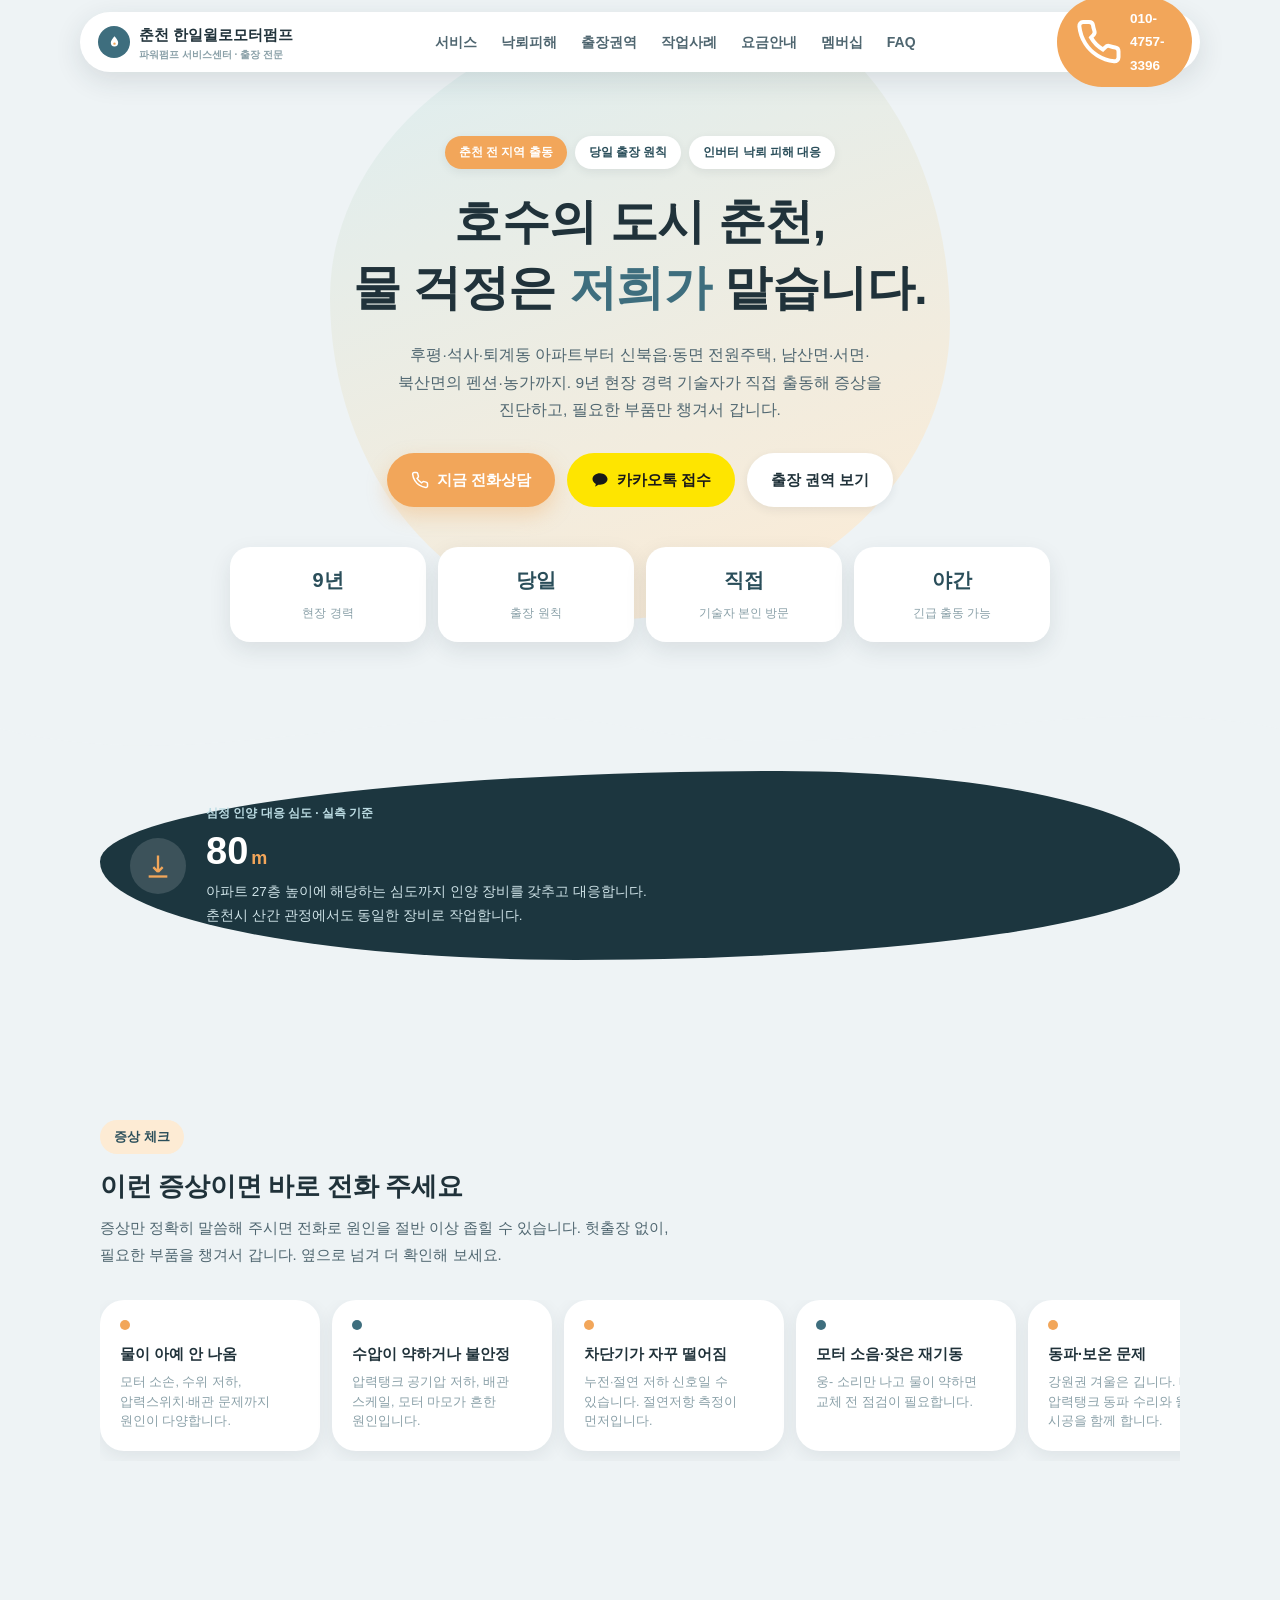
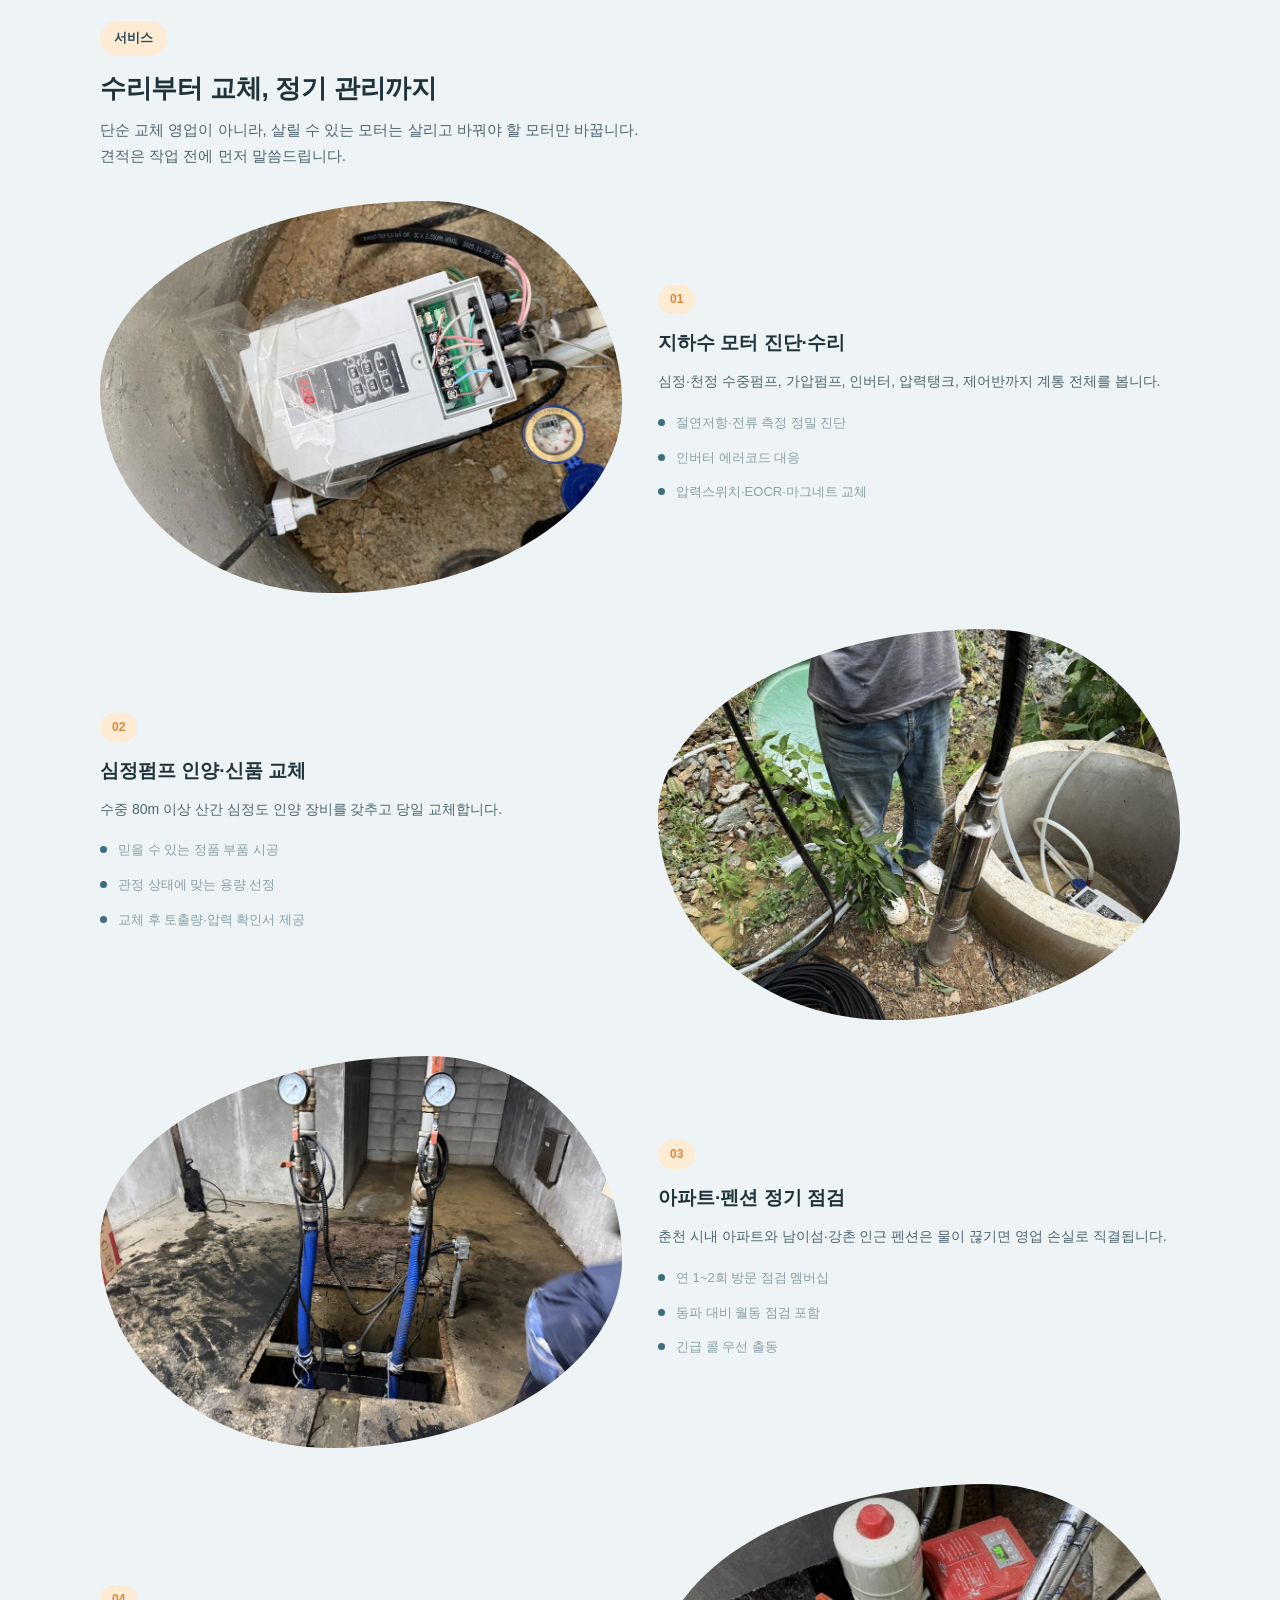
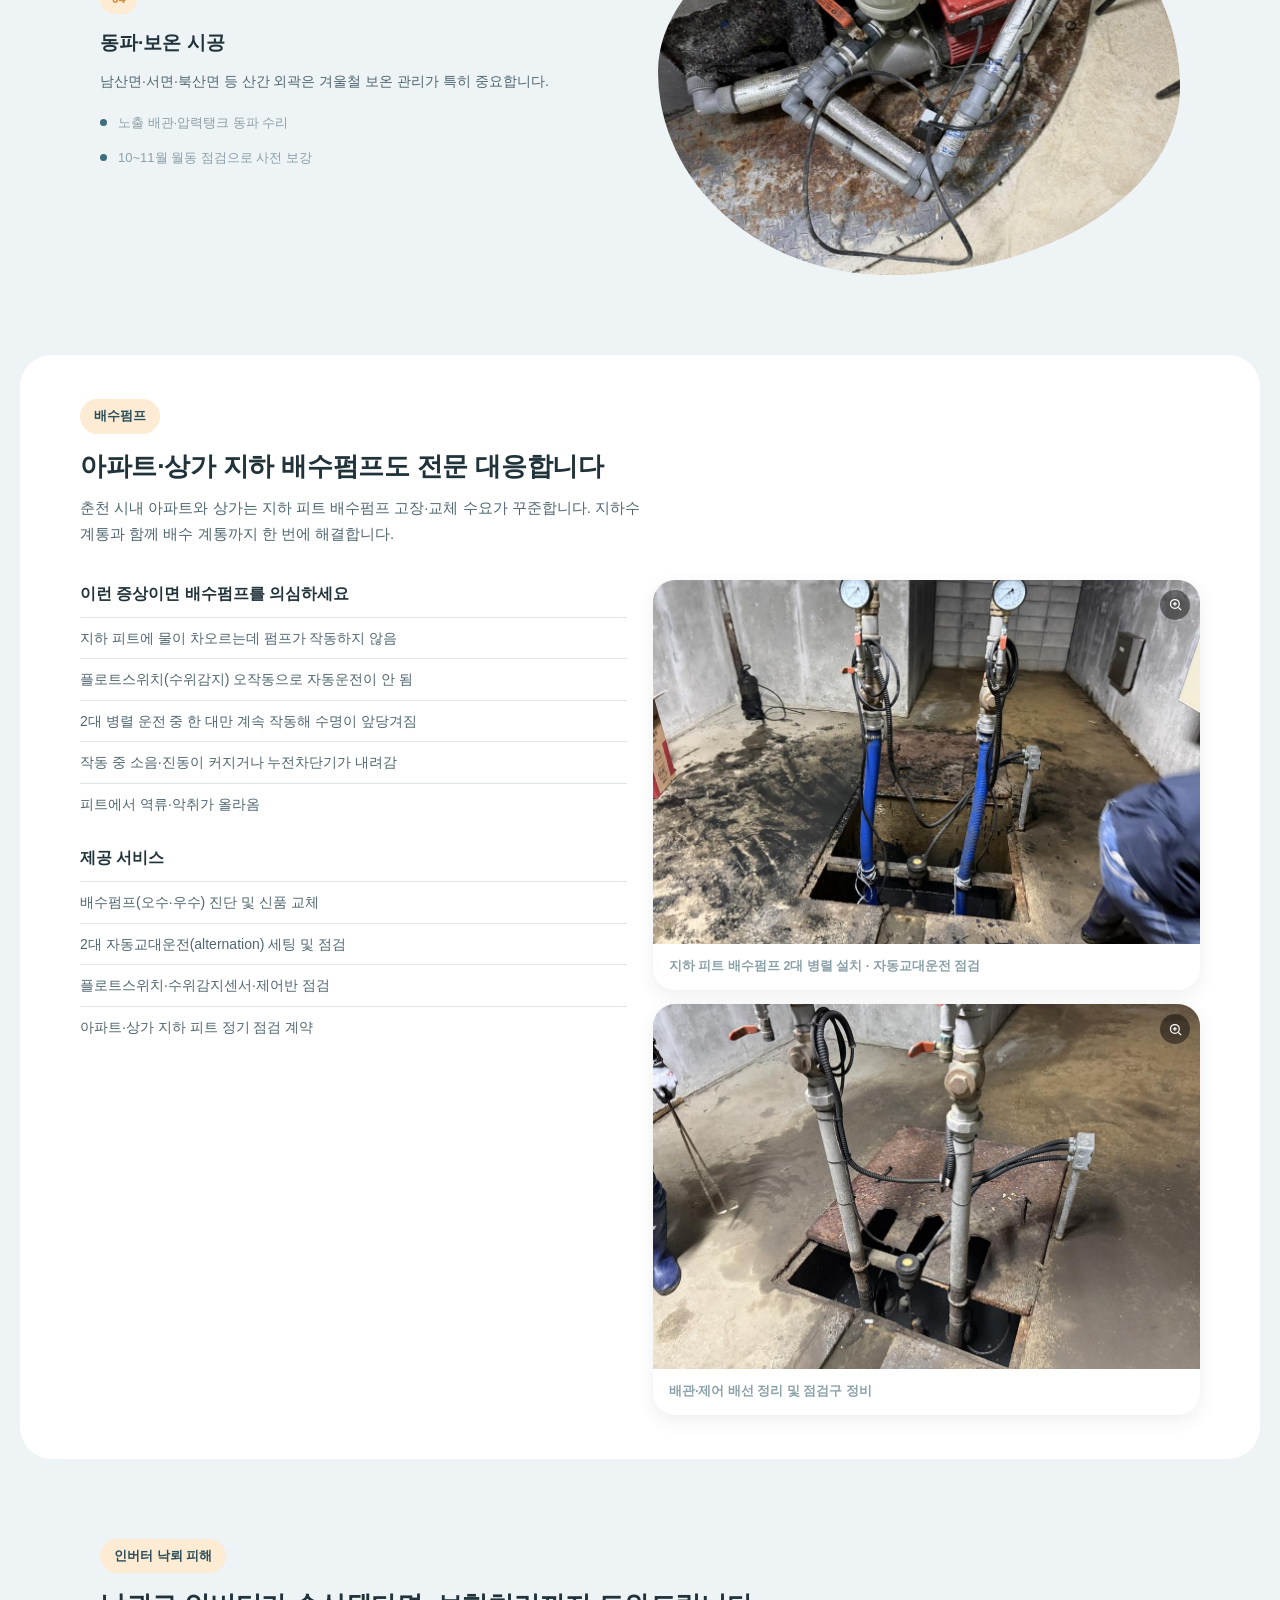
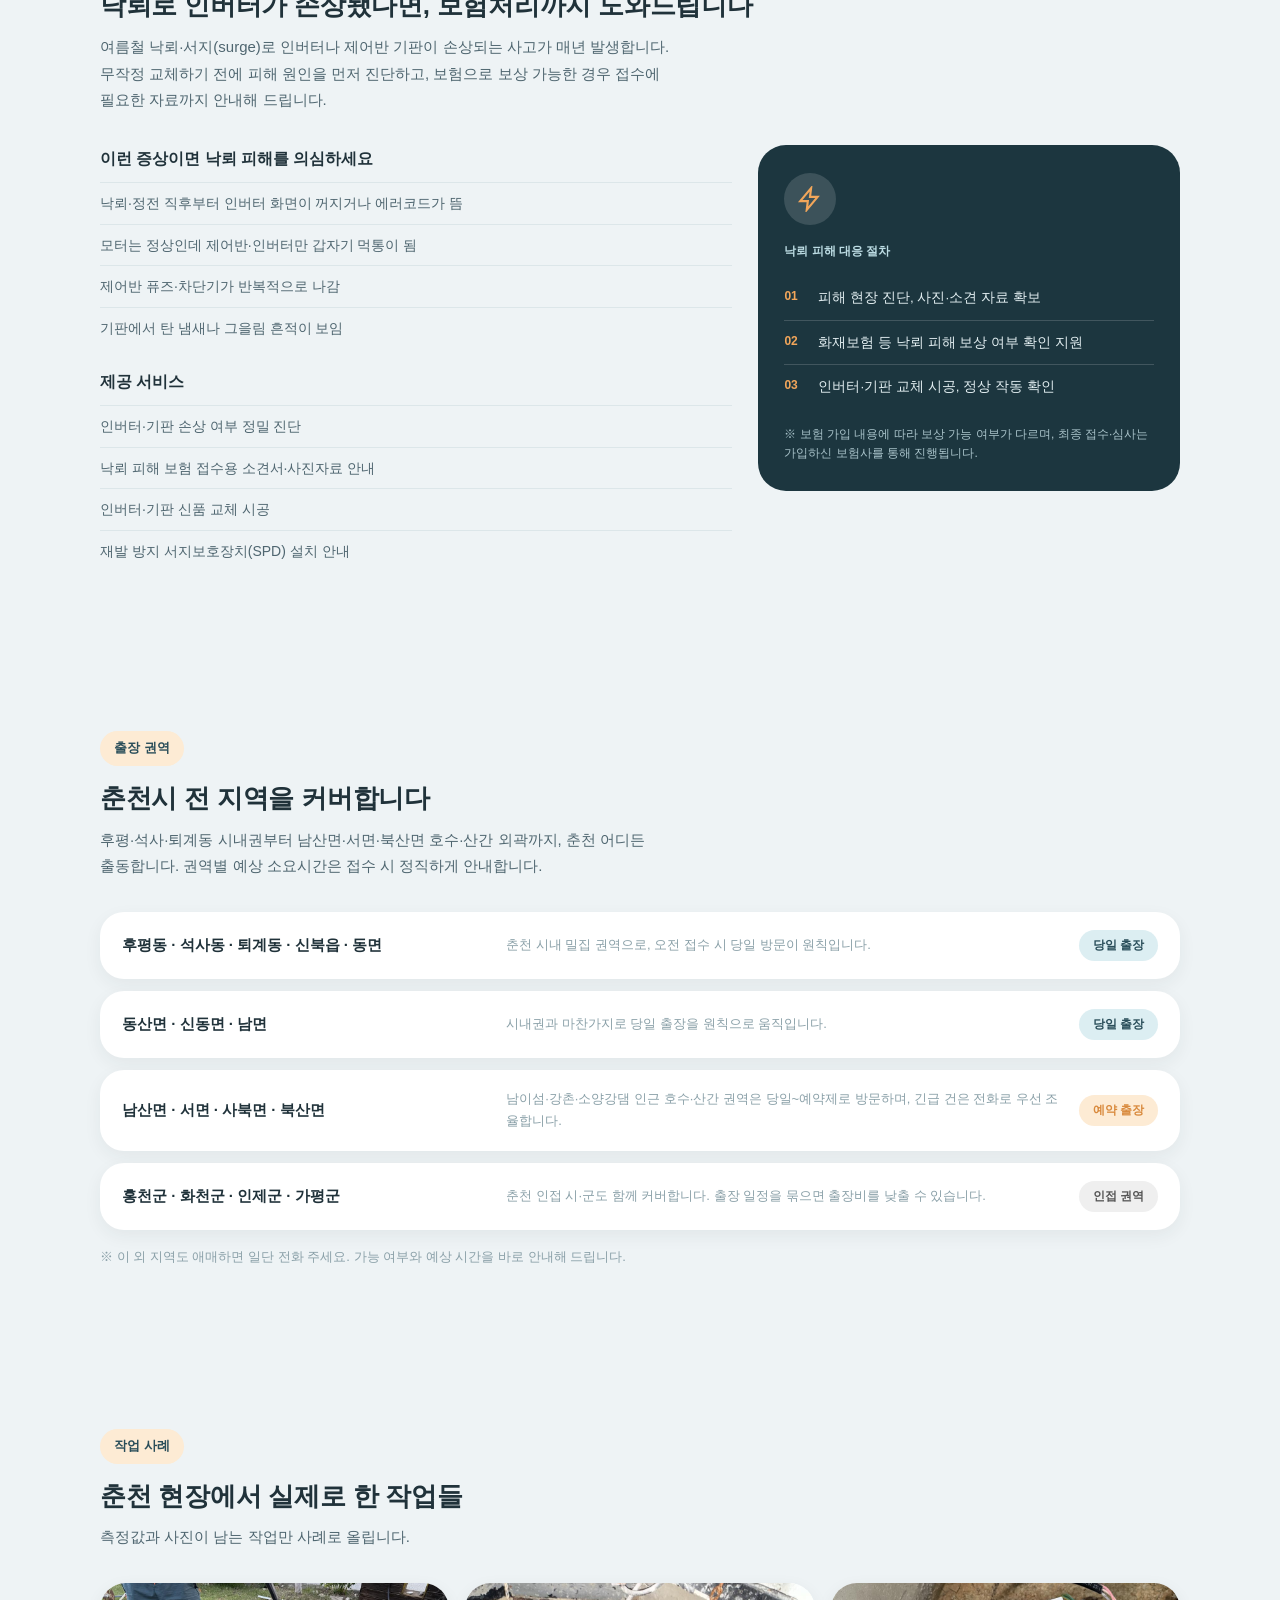
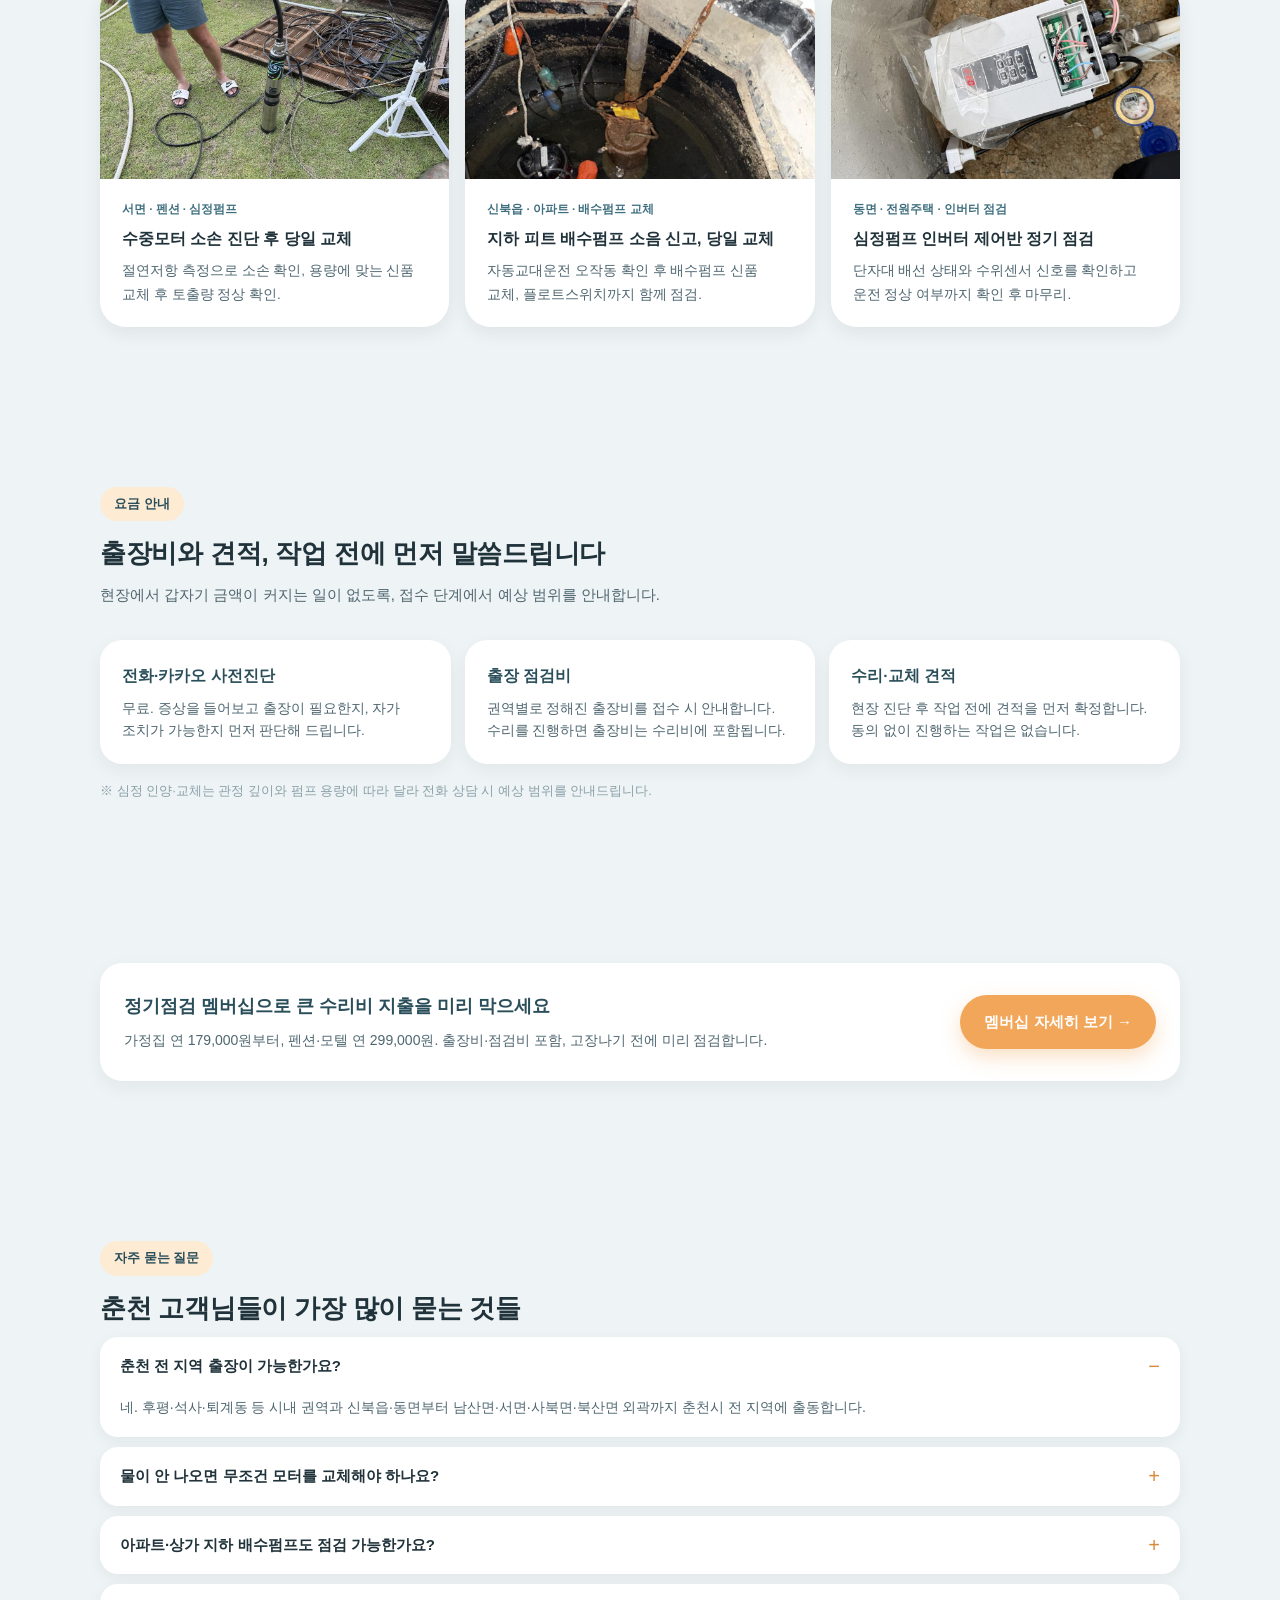
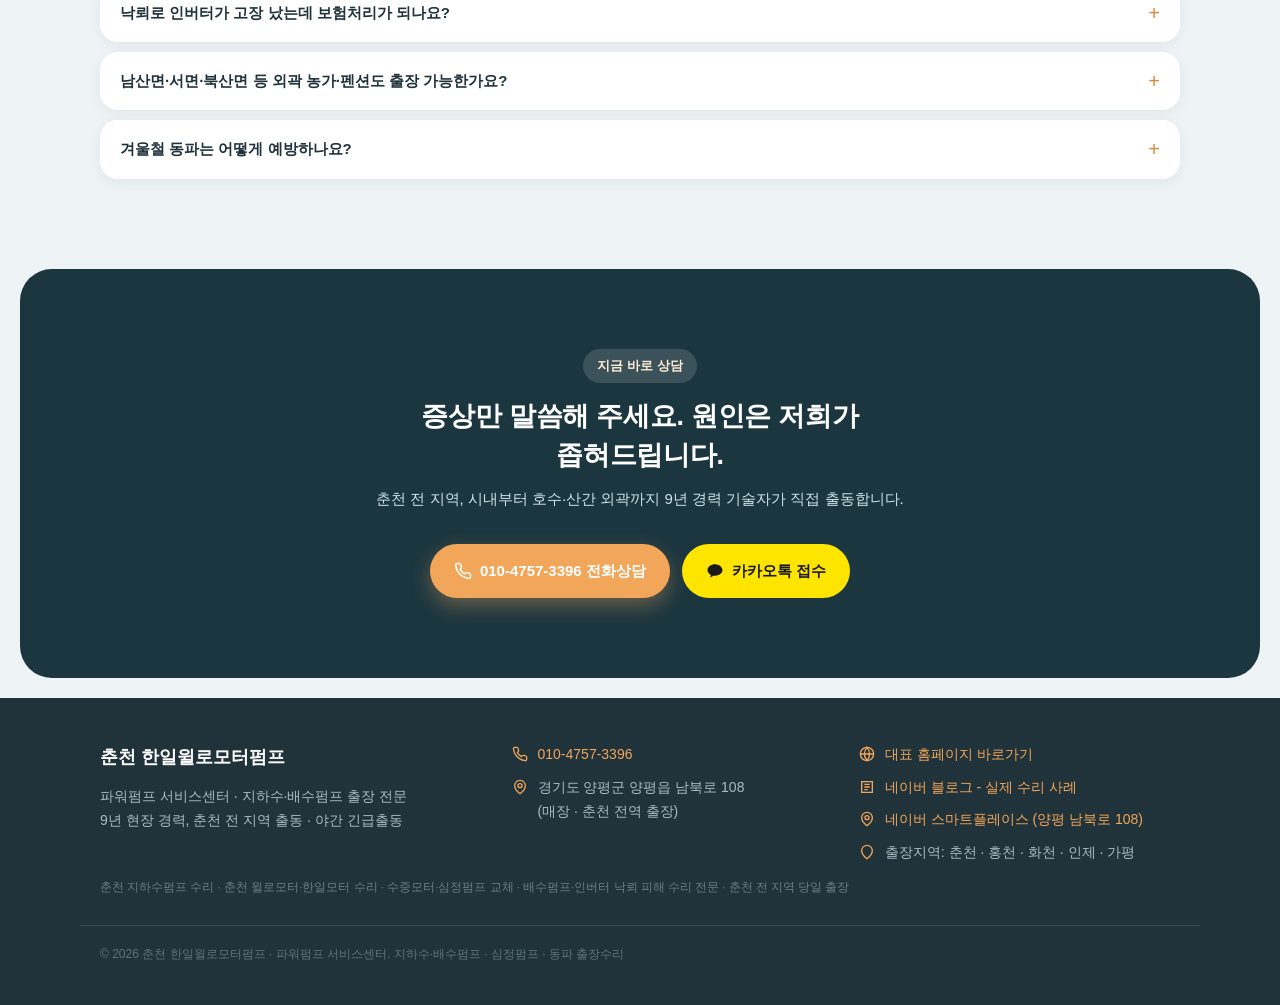
==== commit ef950e11: "펌프 정기점검 멤버십 페이지 신설 - membership.html 신설: 가정집 179,000~239,000원/연, 펜션·모텔 299,000원/연   (홍천·여주와 동일한 가격·혜" ====
--- a/index.html
+++ b/index.html
@@ -109,6 +109,7 @@
       <li><a href="#area">출장권역</a></li>
       <li><a href="#cases">작업사례</a></li>
       <li><a href="#price">요금안내</a></li>
+      <li><a href="membership.html">멤버십</a></li>
       <li><a href="#faq">FAQ</a></li>
     </ul>
     <a class="nav-call" href="tel:01047573396">
@@ -125,6 +126,7 @@
     <a href="#area">출장 권역</a>
     <a href="#cases">작업 사례</a>
     <a href="#price">요금 안내</a>
+    <a href="membership.html">멤버십</a>
     <a href="#faq">자주 묻는 질문</a>
     <a href="tel:01047573396">📞 010-4757-3396 전화상담</a>
   </div>
@@ -437,6 +439,19 @@
       </div>
     </div>
     <p class="price-note">※ 심정 인양·교체는 관정 깊이와 펌프 용량에 따라 달라 전화 상담 시 예상 범위를 안내드립니다.</p>
+  </div>
+</section>
+
+<!-- ============ 멤버십 프로모션 ============ -->
+<section id="membership-promo">
+  <div class="wrap">
+    <div style="background:#fff;border-radius:22px;padding:28px 24px;display:flex;flex-wrap:wrap;gap:20px;align-items:center;justify-content:space-between;box-shadow:0 6px 18px rgba(32,50,58,.06)">
+      <div>
+        <h3 style="font-size:18px;font-weight:800;color:var(--teal-dark);margin-bottom:6px">정기점검 멤버십으로 큰 수리비 지출을 미리 막으세요</h3>
+        <p style="font-size:14px;color:var(--ink-soft)">가정집 연 179,000원부터, 펜션·모텔 연 299,000원. 출장비·점검비 포함, 고장나기 전에 미리 점검합니다.</p>
+      </div>
+      <a class="btn btn-call" href="membership.html">멤버십 자세히 보기 →</a>
+    </div>
   </div>
 </section>
 
